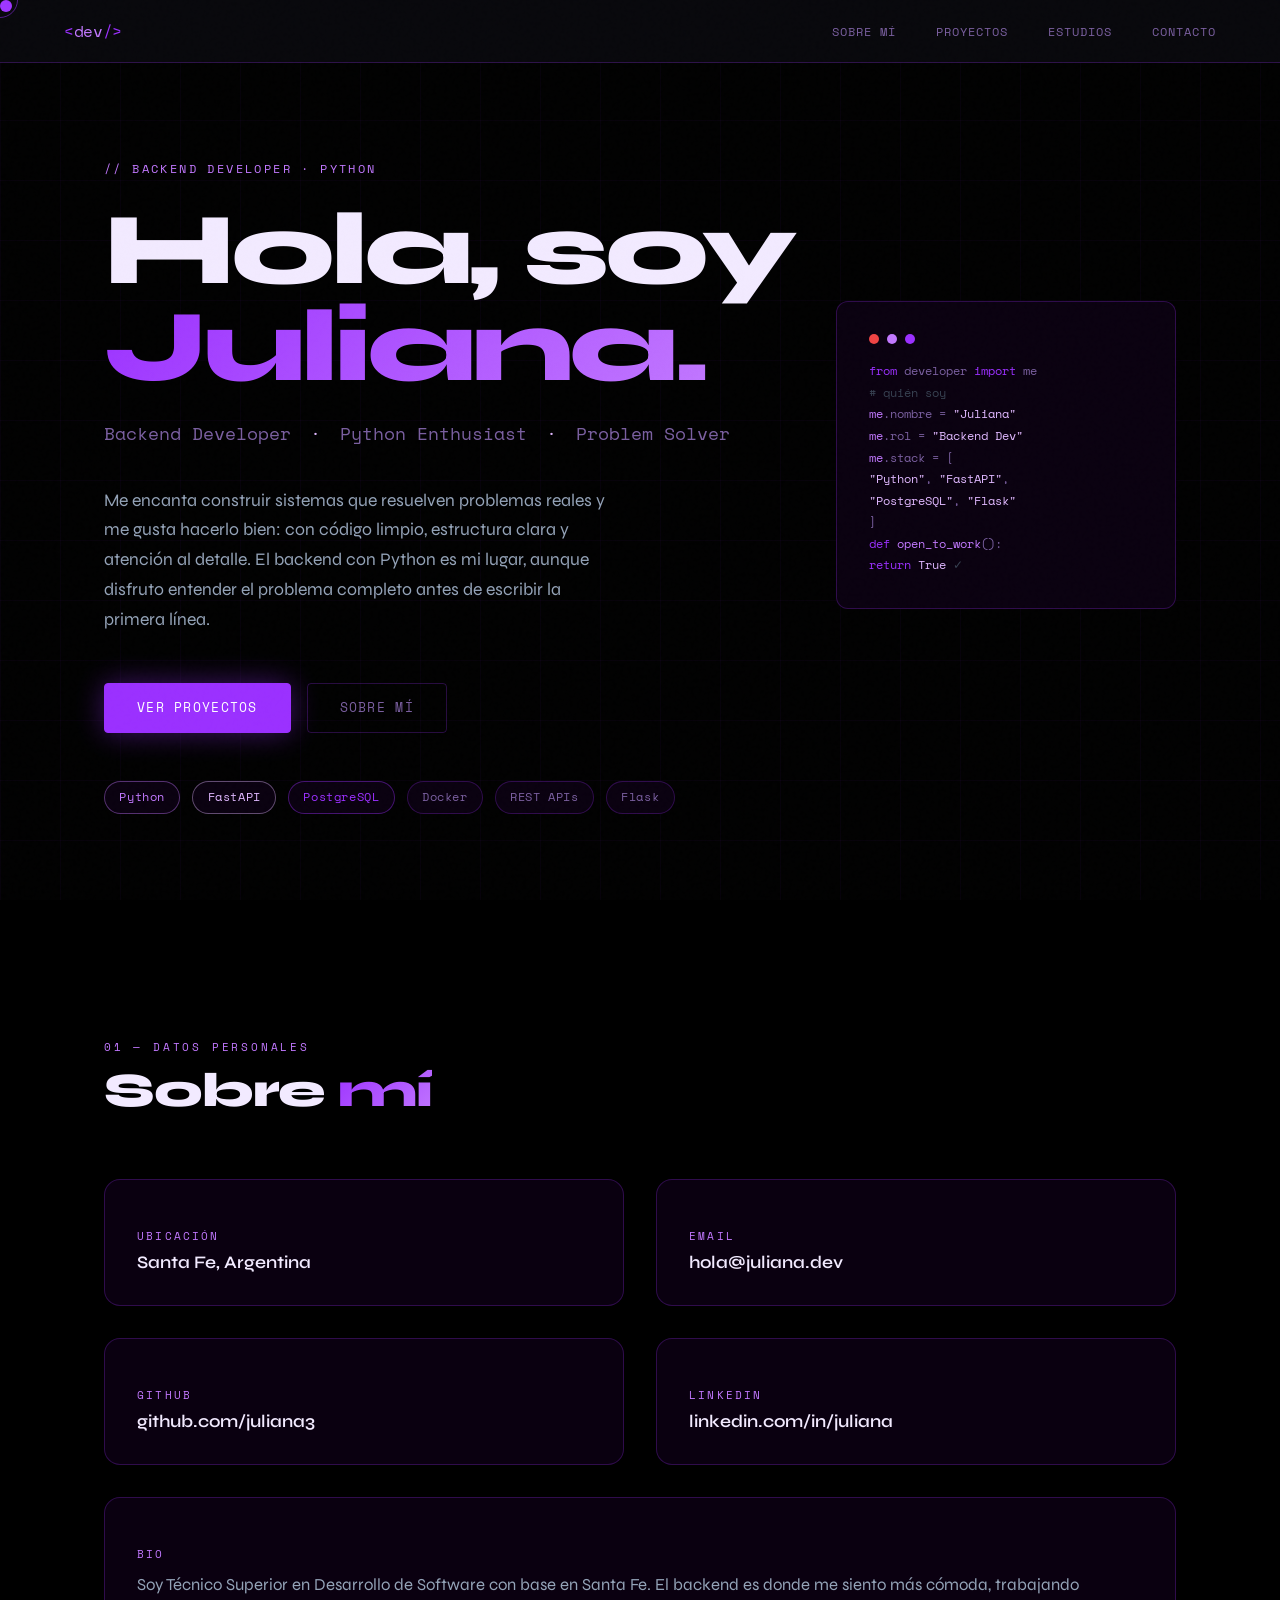
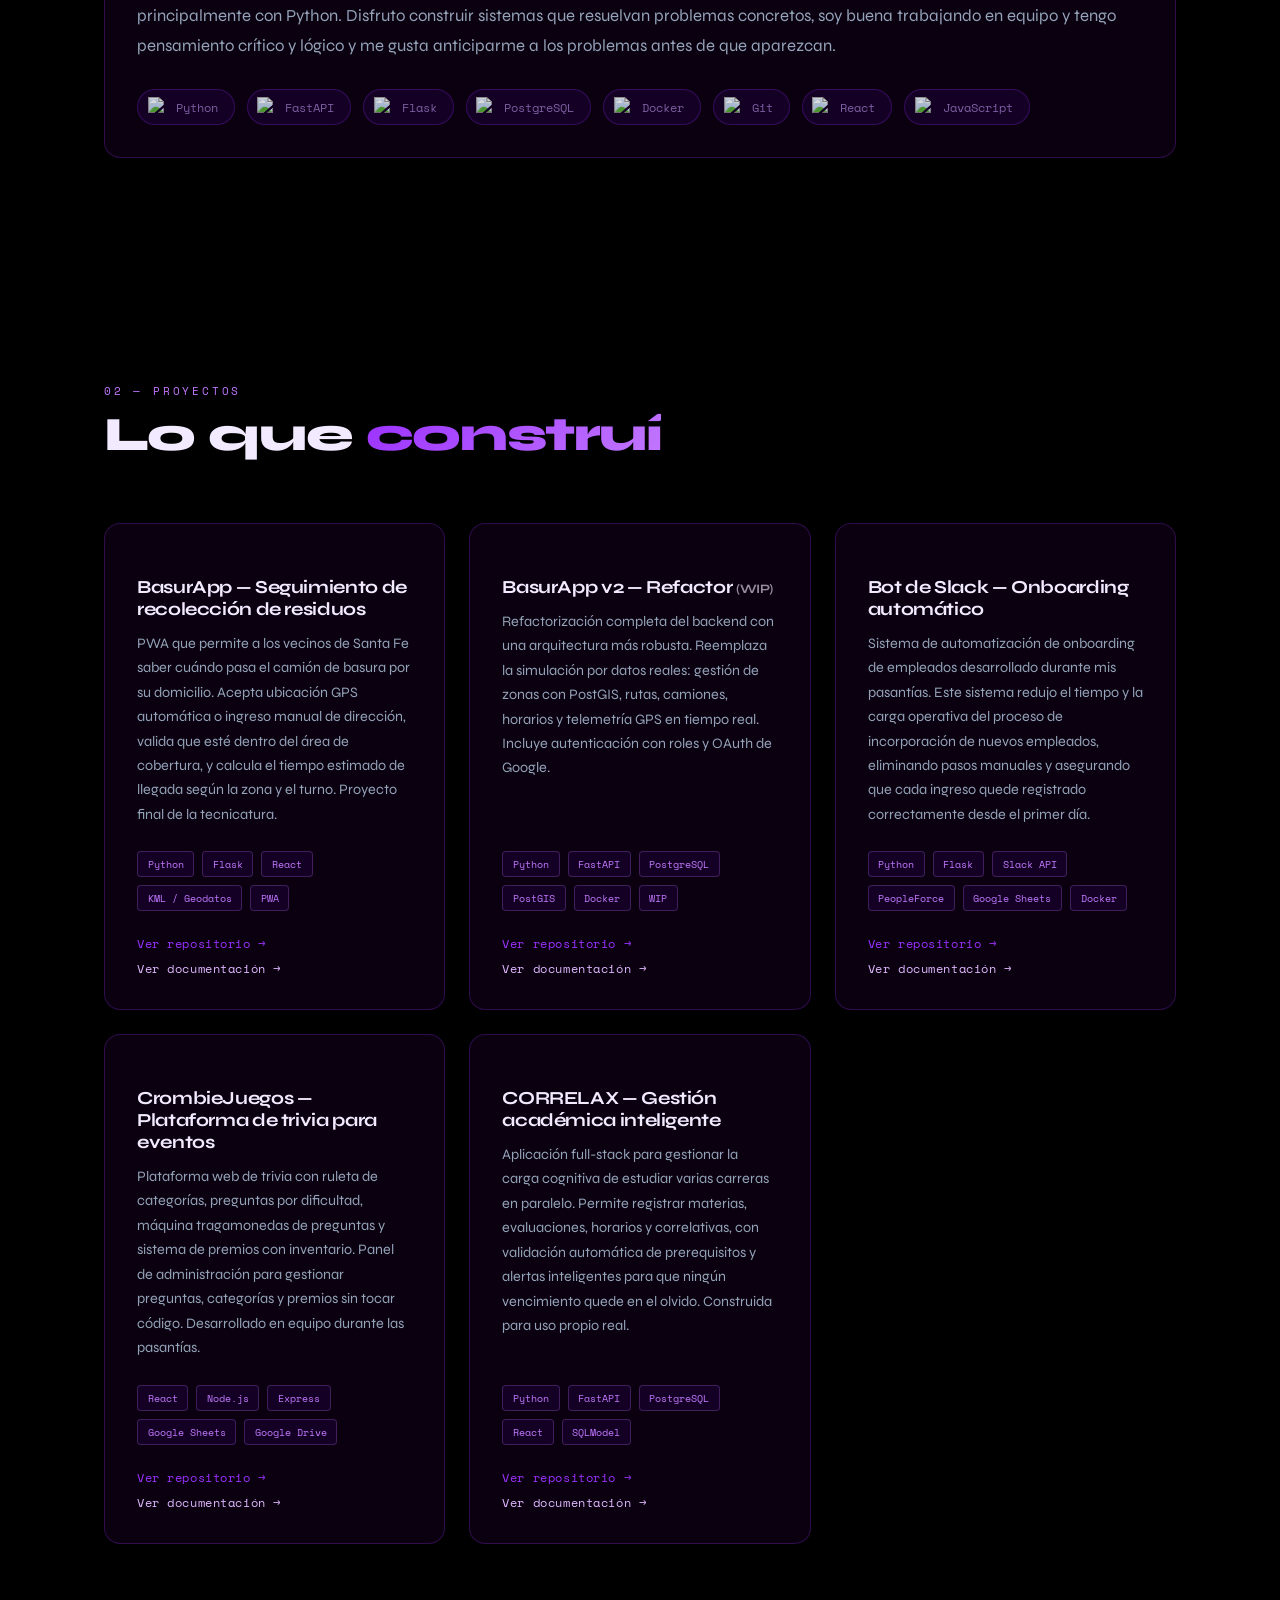
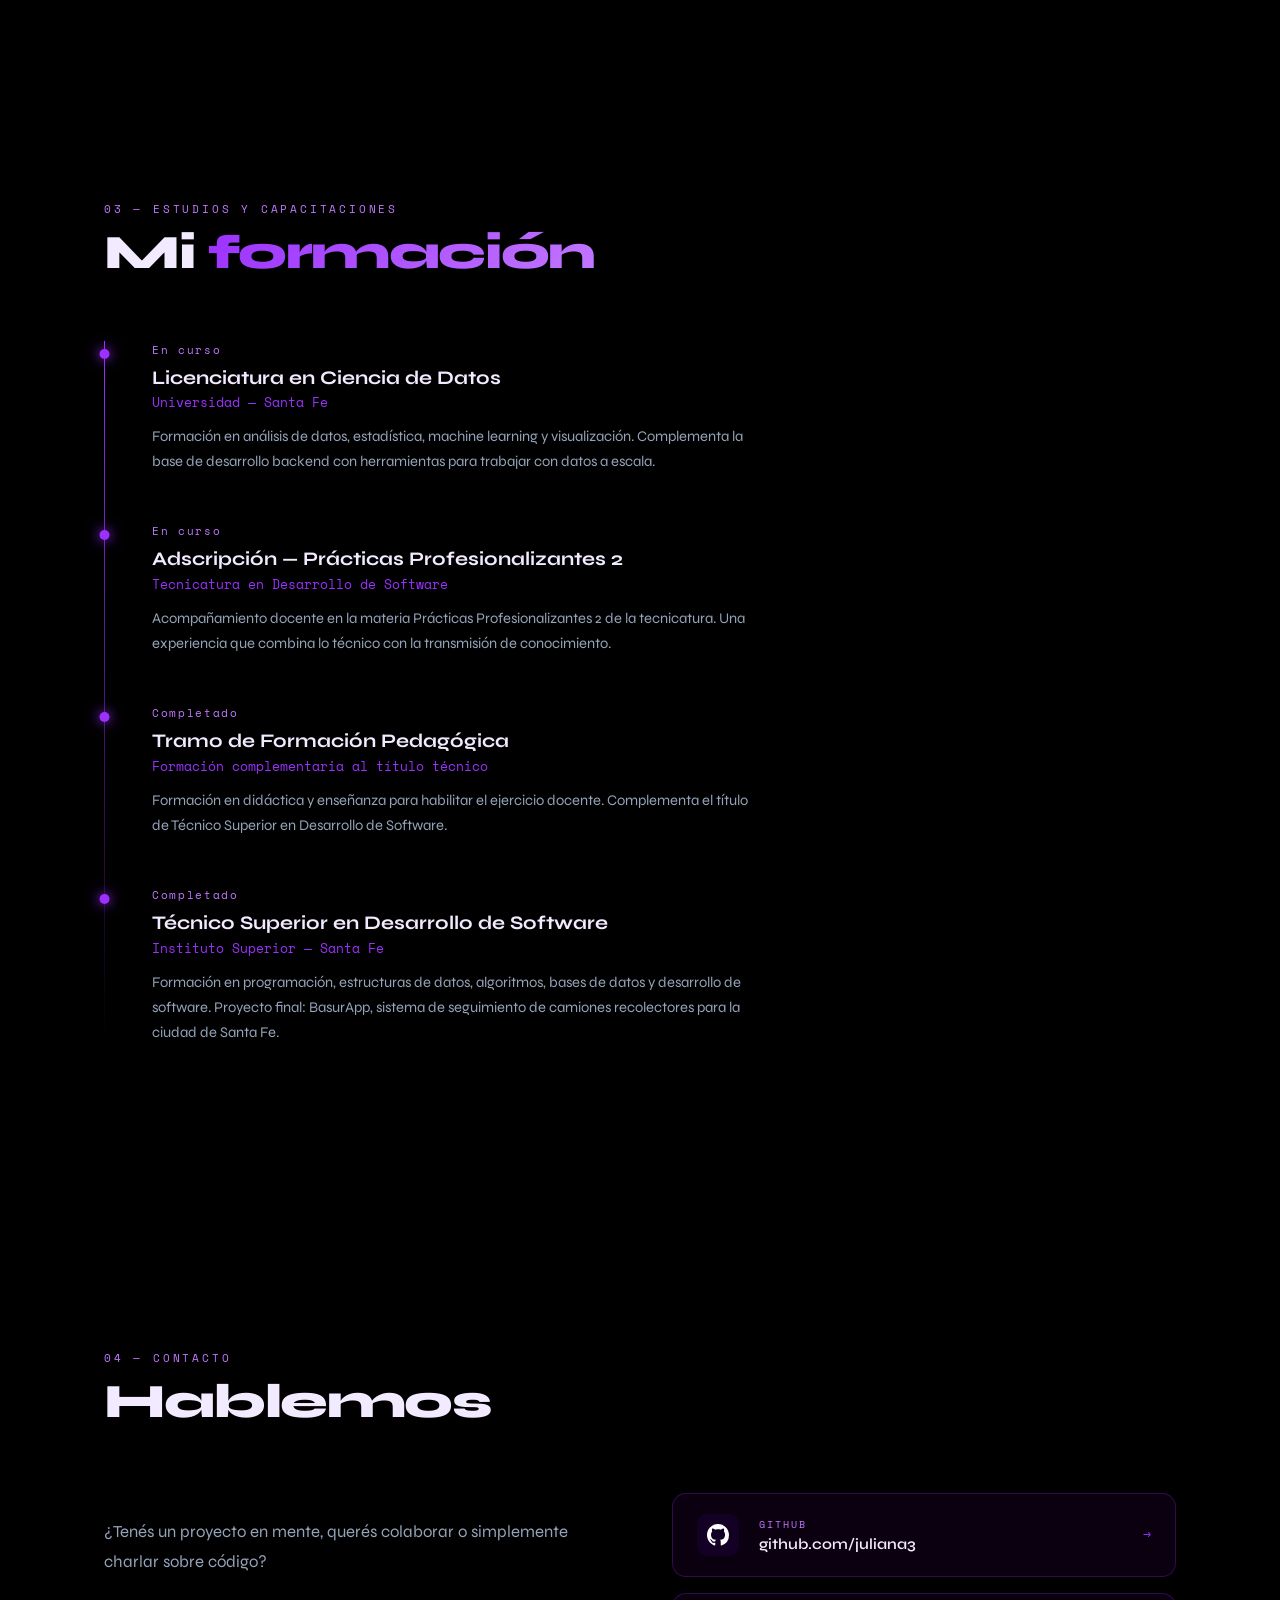
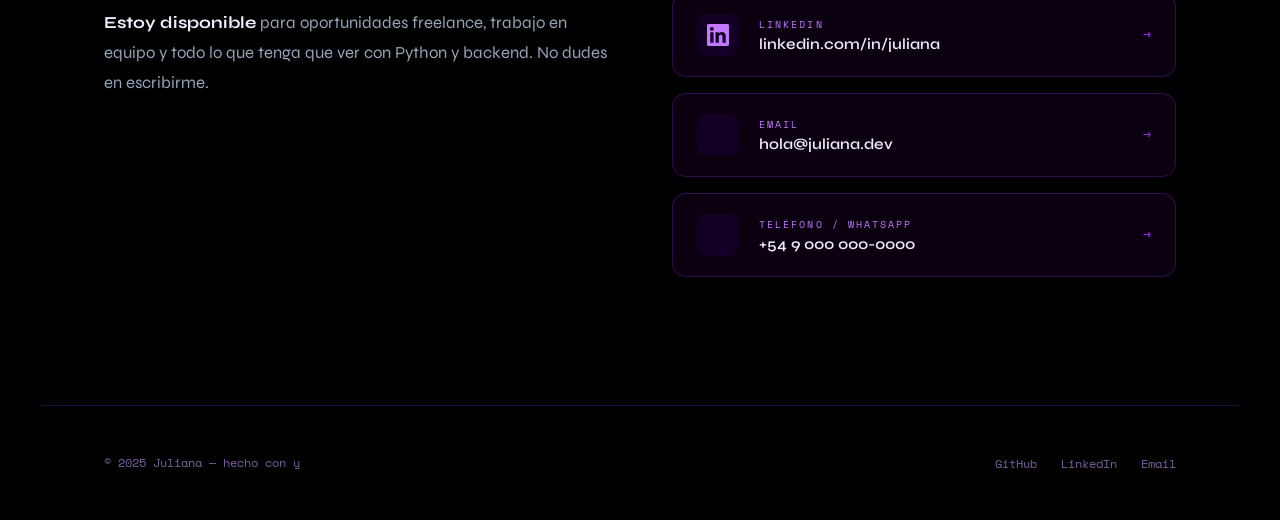
==== index.html @ 35c47dc7 "arreglo" ====
<!DOCTYPE html>
<html lang="es">
<head>
  <meta charset="UTF-8" />
  <meta name="viewport" content="width=device-width, initial-scale=1.0"/>
  <title>Portfolio — Juliana</title>
  <link href="https://fonts.googleapis.com/css2?family=Space+Mono:ital,wght@0,400;0,700;1,400&family=Syne:wght@400;600;700;800&display=swap" rel="stylesheet"/>
  <script src="https://unpkg.com/lucide@latest/dist/umd/lucide.min.js"></script>
  <link rel="stylesheet" href="styles.css">
  <style>
    /* ── Video Preview ── */
    .project-card {
      position: relative;
    }

    .video-preview {
      position: absolute;
      bottom: calc(100% + 10px);
      left: 50%;
      transform: translateX(-50%) translateY(8px);
      width: 320px;
      background: #0d0d0d;
      border: 1px solid rgba(255,255,255,0.12);
      border-radius: 10px;
      overflow: hidden;
      box-shadow: 0 20px 60px rgba(0,0,0,0.6);
      opacity: 0;
      pointer-events: none;
      transition: opacity 0.25s ease, transform 0.25s ease;
      z-index: 100;
    }

    .project-card:hover .video-preview {
      opacity: 1;
      transform: translateX(-50%) translateY(0);
      pointer-events: all;
    }

    .video-preview-header {
      display: flex;
      align-items: center;
      justify-content: space-between;
      padding: 8px 12px;
      background: rgba(255,255,255,0.04);
      border-bottom: 1px solid rgba(255,255,255,0.08);
    }

    .video-preview-header .dots {
      display: flex;
      gap: 5px;
    }

    .video-preview-header .dots span {
      width: 8px;
      height: 8px;
      border-radius: 50%;
    }

    .video-preview-header .dots .d-red    { background: #ff5f57; }
    .video-preview-header .dots .d-yellow { background: #febc2e; }
    .video-preview-header .dots .d-green  { background: #28c840; }

    .video-preview-header .video-title {
      font-family: 'Space Mono', monospace;
      font-size: 0.65rem;
      color: rgba(255,255,255,0.4);
      white-space: nowrap;
      overflow: hidden;
      text-overflow: ellipsis;
      max-width: 180px;
    }

    .video-preview iframe {
      width: 100%;
      height: 180px;
      border: none;
      display: block;
    }

    .video-preview-placeholder {
      width: 100%;
      height: 180px;
      display: flex;
      flex-direction: column;
      align-items: center;
      justify-content: center;
      gap: 10px;
      color: rgba(255,255,255,0.25);
      font-family: 'Space Mono', monospace;
      font-size: 0.7rem;
      background: rgba(255,255,255,0.02);
    }

    .video-preview-placeholder svg {
      opacity: 0.3;
    }

    /* Evitar que el preview se corte en cards del borde */
    .projects-grid {
      overflow: visible !important;
    }
  </style>
</head>
<body>

  <div class="cursor" id="cursor"></div>
  <div class="cursor-ring" id="cursorRing"></div>

  <!-- NAV -->
  <nav>
    <div class="nav-logo">&lt;<span>dev</span>/&gt;</div>
    <ul class="nav-links">
      <li><a href="#personal">Sobre mí</a></li>
      <li><a href="#projects">Proyectos</a></li>
      <li><a href="#studies">Estudios</a></li>
      <li><a href="#contact">Contacto</a></li>
    </ul>
  </nav>

  <!-- HERO -->
  <section id="hero">
    <p class="hero-tag">// backend developer · python</p>
    <h1 class="hero-name">
      Hola, soy<br/>
      <span class="highlight">Juliana.</span>
    </h1>
    <p class="hero-role">
      Backend Developer
      <span class="dot">·</span>
      Python Enthusiast
      <span class="dot">·</span>
      Problem Solver
    </p>
    <p class="hero-desc">
      Me encanta construir sistemas que resuelven problemas reales y me gusta hacerlo bien: con código limpio, 
      estructura clara y atención al detalle. El backend con Python es mi lugar, aunque disfruto entender el 
      problema completo antes de escribir la primera línea.
    </p>
    <div class="hero-ctas">
      <a href="#projects" class="btn btn-primary">Ver proyectos</a>
      <a href="#personal" class="btn btn-ghost">Sobre mí</a>
    </div>
    <div class="hero-badges">
      <span class="badge py"><i data-lucide="snake"></i> Python</span>
      <span class="badge api"><i data-lucide="zap"></i> FastAPI</span>
      <span class="badge db"><i data-lucide="database"></i> PostgreSQL</span>
      <span class="badge"><i data-lucide="box"></i> Docker</span>
      <span class="badge"><i data-lucide="link"></i> REST APIs</span>
      <span class="badge"><i data-lucide="flask-conical"></i> Flask</span>
    </div>

    <div class="hero-code">
      <div class="code-header">
        <span class="dot-red"></span>
        <span class="dot-yellow"></span>
        <span class="dot-green"></span>
      </div>
      <span class="code-line"><span class="code-kw">from</span> developer <span class="code-kw">import</span> me</span>
      <span class="code-line"> </span>
      <span class="code-line"><span class="code-comment"># quién soy</span></span>
      <span class="code-line"><span class="code-fn">me</span>.nombre = <span class="code-str">"Juliana"</span></span>
      <span class="code-line"><span class="code-fn">me</span>.rol = <span class="code-str">"Backend Dev"</span></span>
      <span class="code-line"><span class="code-fn">me</span>.stack = [</span>
      <span class="code-line">  <span class="code-str">"Python"</span>, <span class="code-str">"FastAPI"</span>,</span>
      <span class="code-line">  <span class="code-str">"PostgreSQL"</span>, <span class="code-str">"Flask"</span></span>
      <span class="code-line">]</span>
      <span class="code-line"> </span>
      <span class="code-line"><span class="code-kw">def</span> <span class="code-fn">open_to_work</span>():</span>
      <span class="code-line">  <span class="code-kw">return</span> <span class="code-str">True</span> <span class="code-comment">✓</span></span>
    </div>
  </section>

  <!-- PERSONAL -->
  <section id="personal">
    <div class="section-header reveal">
      <span class="section-tag">01 — datos personales</span>
      <h2 class="section-title">Sobre <em>mí</em></h2>
    </div>

    <div class="info-grid">
      <div class="info-card reveal">
        <span class="info-icon"><i data-lucide="map-pin"></i></span>
        <div class="info-label">Ubicación</div>
        <div class="info-value">Santa Fe, Argentina</div>
      </div>
      <div class="info-card reveal">
        <span class="info-icon"><i data-lucide="mail"></i></span>
        <div class="info-label">Email</div>
        <div class="info-value">hola@juliana.dev</div>
      </div>
      <div class="info-card reveal">
        <span class="info-icon"><i data-lucide="github"></i></span>
        <div class="info-label">GitHub</div>
        <div class="info-value">github.com/juliana3</div>
      </div>
      <div class="info-card reveal">
        <span class="info-icon"><i data-lucide="linkedin"></i></span>
        <div class="info-label">LinkedIn</div>
        <div class="info-value">linkedin.com/in/juliana</div>
      </div>
      <div class="info-card wide reveal">
        <span class="info-icon"><i data-lucide="code-2"></i></span>
        <div class="info-label">Bio</div>
          <p class="about-text">
            Soy Técnico Superior en Desarrollo de Software con base en Santa Fe. El backend es donde me siento más cómoda, 
            trabajando principalmente con Python. Disfruto construir sistemas que resuelvan problemas concretos, 
            soy buena trabajando en equipo y tengo pensamiento crítico y lógico y me gusta anticiparme a los problemas antes de que aparezcan.
          </p>
        <div class="tech-stack">
          <div class="tech-pill" style="--i:0">
            <img src="https://cdn.jsdelivr.net/gh/devicons/devicon/icons/python/python-original.svg" alt="Python"/>
            <span>Python</span>
          </div>
          <div class="tech-pill" style="--i:1">
            <img src="https://cdn.jsdelivr.net/gh/devicons/devicon/icons/fastapi/fastapi-original.svg" alt="FastAPI"/>
            <span>FastAPI</span>
          </div>
          <div class="tech-pill" style="--i:2">
            <img src="https://cdn.jsdelivr.net/gh/devicons/devicon/icons/flask/flask-original.svg" alt="Flask"/>
            <span>Flask</span>
          </div>
          <div class="tech-pill" style="--i:3">
            <img src="https://cdn.jsdelivr.net/gh/devicons/devicon/icons/postgresql/postgresql-original.svg" alt="PostgreSQL"/>
            <span>PostgreSQL</span>
          </div>
          <div class="tech-pill" style="--i:4">
            <img src="https://cdn.jsdelivr.net/gh/devicons/devicon/icons/docker/docker-original.svg" alt="Docker"/>
            <span>Docker</span>
          </div>
          <div class="tech-pill" style="--i:5">
            <img src="https://cdn.jsdelivr.net/gh/devicons/devicon/icons/git/git-original.svg" alt="Git"/>
            <span>Git</span>
          </div>
          <div class="tech-pill" style="--i:6">
            <img src="https://cdn.jsdelivr.net/gh/devicons/devicon/icons/react/react-original.svg" alt="React"/>
            <span>React</span>
          </div>
          <div class="tech-pill" style="--i:7">
            <img src="https://cdn.jsdelivr.net/gh/devicons/devicon/icons/javascript/javascript-original.svg" alt="JavaScript"/>
            <span>JavaScript</span>
          </div>
        </div>
      </div>
    </div>
  </section>

  <!-- PROJECTS -->
  <section id="projects">
    <div class="section-header reveal">
      <span class="section-tag">02 — proyectos</span>
      <h2 class="section-title">Lo que <em>construí</em></h2>
    </div>

    <div class="projects-grid">

      <!-- Para agregar un video de YouTube, reemplazá VIDEO_ID por el ID del video -->
      <!-- Ejemplo YouTube: https://www.youtube.com/watch?v=VIDEO_ID → usar VIDEO_ID -->
      <!-- Ejemplo Drive: https://drive.google.com/file/d/FILE_ID/view → usar FILE_ID -->

      <div class="project-card reveal">
        <!-- VIDEO: reemplazá YOUTUBE_ID con el ID real cuando lo tengas -->
        <div class="video-preview">
          <div class="video-preview-header">
            <div class="dots">
              <span class="d-red"></span>
              <span class="d-yellow"></span>
              <span class="d-green"></span>
            </div>
            <span class="video-title">BasurApp — demo</span>
          </div>
          <div class="video-preview-placeholder">
            <i data-lucide="video" style="width:28px;height:28px"></i>
            <span>// video próximamente</span>
          </div>
          <!-- Cuando tengas el video, reemplazá el placeholder por esto:
          <iframe
            src="https://www.youtube.com/embed/YOUTUBE_ID?autoplay=1&mute=1&controls=0&loop=1"
            allow="autoplay; encrypted-media"
            allowfullscreen>
          </iframe>
          -->
        </div>
        <div class="project-emoji"><i data-lucide="truck"></i></div>
        <div class="project-title">BasurApp — Seguimiento de recolección de residuos</div>
        <p class="project-desc">
          PWA que permite a los vecinos de Santa Fe saber cuándo pasa el camión de basura 
          por su domicilio. Acepta ubicación GPS automática o ingreso manual de dirección, 
          valida que esté dentro del área de cobertura, y calcula el tiempo estimado de llegada 
          según la zona y el turno. Proyecto final de la tecnicatura.
        </p>
        <div class="project-tags">
          <span class="tag">Python</span>
          <span class="tag">Flask</span>
          <span class="tag">React</span>
          <span class="tag">KML / Geodatos</span>
          <span class="tag">PWA</span>
        </div>
        <div class="project-links">
          <a href="https://github.com/juliana3/proyecto_final" target="_blank" class="project-link">Ver repositorio →</a>
          <a href="https://deepwiki.com/juliana3/proyecto_final" target="_blank" class="project-demo">Ver documentación →</a>
        </div>
      </div>

      <div class="project-card reveal">
        <div class="video-preview">
          <div class="video-preview-header">
            <div class="dots">
              <span class="d-red"></span>
              <span class="d-yellow"></span>
              <span class="d-green"></span>
            </div>
            <span class="video-title">BasurApp v2 — demo</span>
          </div>
          <div class="video-preview-placeholder">
            <i data-lucide="video" style="width:28px;height:28px"></i>
            <span>// video próximamente</span>
          </div>
        </div>
        <div class="project-emoji"><i data-lucide="construction"></i></div>
        <div class="project-title">BasurApp v2 — Refactor <span style="font-size:0.7em; opacity:0.6">(WIP)</span></div>
        <p class="project-desc">
          Refactorización completa del backend con una arquitectura más robusta. 
          Reemplaza la simulación por datos reales: gestión de zonas con PostGIS, 
          rutas, camiones, horarios y telemetría GPS en tiempo real. 
          Incluye autenticación con roles y OAuth de Google.
        </p>
        <div class="project-tags">
          <span class="tag">Python</span>
          <span class="tag">FastAPI</span>
          <span class="tag">PostgreSQL</span>
          <span class="tag">PostGIS</span>
          <span class="tag">Docker</span>
          <span class="tag">WIP</span>
        </div>
        <div class="project-links">
          <a href="https://github.com/juliana3/seguimiento_camiones" target="_blank" class="project-link">Ver repositorio →</a>
          <a href="https://deepwiki.com/juliana3/seguimiento_camiones" target="_blank" class="project-demo">Ver documentación →</a>
        </div>
      </div>

      <div class="project-card reveal">
        <div class="video-preview">
          <div class="video-preview-header">
            <div class="dots">
              <span class="d-red"></span>
              <span class="d-yellow"></span>
              <span class="d-green"></span>
            </div>
            <span class="video-title">Bot de Slack — demo</span>
          </div>
          <div class="video-preview-placeholder">
            <i data-lucide="video" style="width:28px;height:28px"></i>
            <span>// video próximamente</span>
          </div>
        </div>
        <div class="project-emoji"><i data-lucide="bot"></i></div>
        <div class="project-title">Bot de Slack — Onboarding automático</div>
        <p class="project-desc">
          Sistema de automatización de onboarding de empleados desarrollado durante 
          mis pasantías. Este sistema redujo el tiempo y la carga operativa del proceso 
          de incorporación de nuevos empleados, eliminando pasos manuales y asegurando 
          que cada ingreso quede registrado correctamente desde el primer día.
        </p>
        <div class="project-tags">
          <span class="tag">Python</span>
          <span class="tag">Flask</span>
          <span class="tag">Slack API</span>
          <span class="tag">PeopleForce</span>
          <span class="tag">Google Sheets</span>
          <span class="tag">Docker</span>
        </div>
        <div class="project-links">
          <a href="https://github.com/juliana3/bot-slack" target="_blank" class="project-link">Ver repositorio →</a>
          <a href="https://deepwiki.com/juliana3/bot-slack" target="_blank" class="project-demo">Ver documentación →</a>
        </div>
      </div>

      <div class="project-card reveal">
        <div class="video-preview">
          <div class="video-preview-header">
            <div class="dots">
              <span class="d-red"></span>
              <span class="d-yellow"></span>
              <span class="d-green"></span>
            </div>
            <span class="video-title">CrombieJuegos — demo</span>
          </div>
          <div class="video-preview-placeholder">
            <i data-lucide="video" style="width:28px;height:28px"></i>
            <span>// video próximamente</span>
          </div>
        </div>
        <div class="project-emoji"><i data-lucide="ferris-wheel"></i></div>
        <div class="project-title">CrombieJuegos — Plataforma de trivia para eventos</div>
        <p class="project-desc">
          Plataforma web de trivia con ruleta de categorías, preguntas por dificultad, 
          máquina tragamonedas de preguntas y sistema de premios con inventario. 
          Panel de administración para gestionar preguntas, categorías y premios sin tocar 
          código. Desarrollado en equipo durante las pasantías.
        </p>
        <div class="project-tags">
          <span class="tag">React</span>
          <span class="tag">Node.js</span>
          <span class="tag">Express</span>
          <span class="tag">Google Sheets</span>
          <span class="tag">Google Drive</span>
        </div>
        <div class="project-links">
          <a href="https://github.com/2Diego2/CrombieJuegos" target="_blank" class="project-link">Ver repositorio →</a>
          <a href="https://deepwiki.com/2Diego2/CrombieJuegos" target="_blank" class="project-demo">Ver documentación →</a>
        </div>
      </div>

      <div class="project-card reveal">
        <div class="video-preview">
          <div class="video-preview-header">
            <div class="dots">
              <span class="d-red"></span>
              <span class="d-yellow"></span>
              <span class="d-green"></span>
            </div>
            <span class="video-title">CORRELAX — demo</span>
          </div>
          <div class="video-preview-placeholder">
            <i data-lucide="video" style="width:28px;height:28px"></i>
            <span>// video próximamente</span>
          </div>
        </div>
        <div class="project-emoji"><i data-lucide="brain"></i></div>
        <div class="project-title">CORRELAX — Gestión académica inteligente</div>
        <p class="project-desc">
          Aplicación full-stack para gestionar la carga cognitiva de estudiar varias 
          carreras en paralelo. Permite registrar materias, evaluaciones, horarios y 
          correlativas, con validación automática de prerequisitos y alertas inteligentes 
          para que ningún vencimiento quede en el olvido. Construida para uso propio real.
        </p>
        <div class="project-tags">
          <span class="tag">Python</span>
          <span class="tag">FastAPI</span>
          <span class="tag">PostgreSQL</span>
          <span class="tag">React</span>
          <span class="tag">SQLModel</span>
        </div>
        <div class="project-links">
          <a href="https://github.com/juliana3/academic" target="_blank" class="project-link">Ver repositorio →</a>
          <a href="https://deepwiki.com/juliana3/academic" target="_blank" class="project-demo">Ver documentación →</a>
        </div>
      </div>
      </div>

    </div>
  </section>

  <!-- STUDIES -->
  <section id="studies">
    <div class="section-header reveal">
      <span class="section-tag">03 — estudios y capacitaciones</span>
      <h2 class="section-title">Mi <em>formación</em></h2>
    </div>

    <div class="timeline">

      <div class="timeline-item">
        <div class="timeline-date">En curso</div>
        <div class="timeline-title">Licenciatura en Ciencia de Datos</div>
        <div class="timeline-inst">Universidad — Santa Fe</div>
        <p class="timeline-desc">
          Formación en análisis de datos, estadística, machine learning y 
          visualización. Complementa la base de desarrollo backend con 
          herramientas para trabajar con datos a escala.
        </p>
      </div>

      <div class="timeline-item">
        <div class="timeline-date">En curso</div>
        <div class="timeline-title">Adscripción — Prácticas Profesionalizantes 2</div>
        <div class="timeline-inst">Tecnicatura en Desarrollo de Software</div>
        <p class="timeline-desc">
          Acompañamiento docente en la materia Prácticas Profesionalizantes 2 
          de la tecnicatura. Una experiencia que combina lo técnico con la 
          transmisión de conocimiento.
        </p>
      </div>

      <div class="timeline-item">
        <div class="timeline-date">Completado</div>
        <div class="timeline-title">Tramo de Formación Pedagógica</div>
        <div class="timeline-inst">Formación complementaria al título técnico</div>
        <p class="timeline-desc">
          Formación en didáctica y enseñanza para habilitar el ejercicio 
          docente. Complementa el título de Técnico Superior en Desarrollo 
          de Software.
        </p>
      </div>

      <div class="timeline-item">
        <div class="timeline-date">Completado</div>
        <div class="timeline-title">Técnico Superior en Desarrollo de Software</div>
        <div class="timeline-inst">Instituto Superior — Santa Fe</div>
        <p class="timeline-desc">
          Formación en programación, estructuras de datos, algoritmos, 
          bases de datos y desarrollo de software. Proyecto final: BasurApp, 
          sistema de seguimiento de camiones recolectores para la ciudad de Santa Fe.
        </p>
      </div>

    </div>
  </section>

  <!-- CONTACT -->
  <section id="contact">
    <div class="section-header reveal">
      <span class="section-tag">04 — contacto</span>
      <h2 class="section-title">Hablemos <em><i data-lucide="message-circle"></i></em></h2>
    </div>

    <div class="contact-wrapper">
      <div class="reveal">
        <p class="contact-intro">
          ¿Tenés un proyecto en mente, querés colaborar o simplemente charlar sobre código?<br/><br/>
          <strong>Estoy disponible</strong> para oportunidades freelance, trabajo en equipo 
          y todo lo que tenga que ver con Python y backend. No dudes en escribirme.
        </p>
      </div>

      <div class="contact-cards">

        <a href="https://github.com/juliana3" target="_blank" class="contact-card github reveal">
          <div class="contact-card-icon">
            <svg width="22" height="22" viewBox="0 0 24 24" fill="currentColor">
              <path d="M12 0C5.37 0 0 5.37 0 12c0 5.31 3.435 9.795 8.205 11.385.6.105.825-.255.825-.57 0-.285-.015-1.23-.015-2.235-3.015.555-3.795-.735-4.035-1.41-.135-.345-.72-1.41-1.23-1.695-.42-.225-1.02-.78-.015-.795.945-.015 1.62.87 1.845 1.23 1.08 1.815 2.805 1.305 3.495.99.105-.78.42-1.305.765-1.605-2.67-.3-5.46-1.335-5.46-5.925 0-1.305.465-2.385 1.23-3.225-.12-.3-.54-1.53.12-3.18 0 0 1.005-.315 3.3 1.23.96-.27 1.98-.405 3-.405s2.04.135 3 .405c2.295-1.56 3.3-1.23 3.3-1.23.66 1.65.24 2.88.12 3.18.765.84 1.23 1.905 1.23 3.225 0 4.605-2.805 5.625-5.475 5.925.435.375.81 1.095.81 2.22 0 1.605-.015 2.895-.015 3.3 0 .315.225.69.825.57A12.02 12.02 0 0 0 24 12c0-6.63-5.37-12-12-12z"/>
            </svg>
          </div>
          <div class="contact-card-info">
            <div class="contact-card-label">GitHub</div>
            <div class="contact-card-value">github.com/juliana3</div>
          </div>
          <span class="contact-card-arrow">→</span>
        </a>

        <a href="https://linkedin.com/in/juliana" target="_blank" class="contact-card linkedin reveal">
          <div class="contact-card-icon">
            <svg width="22" height="22" viewBox="0 0 24 24" fill="currentColor">
              <path d="M20.447 20.452h-3.554v-5.569c0-1.328-.027-3.037-1.852-3.037-1.853 0-2.136 1.445-2.136 2.939v5.667H9.351V9h3.414v1.561h.046c.477-.9 1.637-1.85 3.37-1.85 3.601 0 4.267 2.37 4.267 5.455v6.286zM5.337 7.433a2.062 2.062 0 0 1-2.063-2.065 2.064 2.064 0 1 1 2.063 2.065zm1.782 13.019H3.555V9h3.564v11.452zM22.225 0H1.771C.792 0 0 .774 0 1.729v20.542C0 23.227.792 24 1.771 24h20.451C23.2 24 24 23.227 24 22.271V1.729C24 .774 23.2 0 22.222 0h.003z"/>
            </svg>
          </div>
          <div class="contact-card-info">
            <div class="contact-card-label">LinkedIn</div>
            <div class="contact-card-value">linkedin.com/in/juliana</div>
          </div>
          <span class="contact-card-arrow">→</span>
        </a>

        <a href="mailto:hola@juliana.dev" class="contact-card email reveal">
          <div class="contact-card-icon"><i data-lucide="mail"></i></div>
          <div class="contact-card-info">
            <div class="contact-card-label">Email</div>
            <div class="contact-card-value">hola@juliana.dev</div>
          </div>
          <span class="contact-card-arrow">→</span>
        </a>

        <a href="tel:+549000000000" class="contact-card phone reveal">
          <div class="contact-card-icon"><i data-lucide="smartphone"></i></div>
          <div class="contact-card-info">
            <div class="contact-card-label">Teléfono / WhatsApp</div>
            <div class="contact-card-value">+54 9 000 000-0000</div>
          </div>
          <span class="contact-card-arrow">→</span>
        </a>

      </div>
    </div>
  </section>

  <!-- FOOTER -->
  <footer>
    <p class="footer-text">© 2025 Juliana — hecho con <i data-lucide="code-2"></i> y <i data-lucide="coffee"></i></p>
    <div class="social-links">
      <a href="https://github.com/juliana3" target="_blank">GitHub</a>
      <a href="https://linkedin.com/in/juliana" target="_blank">LinkedIn</a>
      <a href="mailto:hola@juliana.dev">Email</a>
    </div>
  </footer>

  <script>
    // Custom cursor
    const cursor = document.getElementById('cursor');
    const ring = document.getElementById('cursorRing');
    let mx = 0, my = 0, rx = 0, ry = 0;

    document.addEventListener('mousemove', e => {
      mx = e.clientX; my = e.clientY;
      cursor.style.left = mx - 6 + 'px';
      cursor.style.top  = my - 6 + 'px';
    });

    function animateRing() {
      rx += (mx - rx) * 0.12;
      ry += (my - ry) * 0.12;
      ring.style.left = rx - 18 + 'px';
      ring.style.top  = ry - 18 + 'px';
      requestAnimationFrame(animateRing);
    }
    animateRing();

    document.querySelectorAll('a, button').forEach(el => {
      el.addEventListener('mouseenter', () => {
        cursor.style.transform = 'scale(2.5)';
        ring.style.width = '50px'; ring.style.height = '50px';
      });
      el.addEventListener('mouseleave', () => {
        cursor.style.transform = 'scale(1)';
        ring.style.width = '36px'; ring.style.height = '36px';
      });
    });

    // Scroll reveal
    const observer = new IntersectionObserver((entries) => {
      entries.forEach(e => {
        if (e.isIntersecting) {
          e.target.classList.add('visible');
          e.target.querySelectorAll('.skill-fill').forEach(bar => {
            bar.classList.add('animate');
          });
        }
      });
    }, { threshold: 0.15 });

    document.querySelectorAll('.reveal, .timeline-item').forEach(el => observer.observe(el));

    // Animate tech pills
    const pillObserver = new IntersectionObserver((entries) => {
      entries.forEach(e => {
        if (e.isIntersecting) {
          e.target.querySelectorAll('.tech-pill').forEach(pill => {
            pill.classList.add('visible');
          });
        }
      });
    }, { threshold: 0.2 });

    document.querySelectorAll('.info-card.wide').forEach(el => pillObserver.observe(el));

    // Inicializar iconos Lucide
    lucide.createIcons();
  </script>
</body>
</html>
---- styles.css ----
:root {
      --bg: #000000;
      --bg2: #0a0010;
      --bg3: #140025;
      --accent: #9b30ff;
      --accent2: #c278ff;
      --accent3: #e0b8ff;
      --text: #f2eaff;
      --text-muted: #7a5fa0;
      --border: rgba(155, 48, 255, 0.25);
      --glow: rgba(155, 48, 255, 0.12);
    }

    * { margin: 0; padding: 0; box-sizing: border-box; }

    html { scroll-behavior: smooth; }

    body {
      background: var(--bg);
      color: var(--text);
      font-family: 'Syne', sans-serif;
      overflow-x: hidden;
      cursor: none;
    }
    [data-lucide] {
        width: 16px;
        height: 16px;
        vertical-align: middle;
        stroke-width: 1.8;
    }

    .info-icon [data-lucide] {
    width: 22px;
    height: 22px;
    }

    .contact-card-icon [data-lucide] {
    width: 22px;
    height: 22px;
    }

    .project-emoji [data-lucide] {
    width: 28px;
    height: 28px;
    }

    /* Custom cursor */
    .cursor {
      position: fixed;
      width: 12px; height: 12px;
      background: var(--accent);
      border-radius: 50%;
      pointer-events: none;
      z-index: 9999;
      transition: transform 0.15s ease;
      mix-blend-mode: screen;
    }
    .cursor-ring {
      position: fixed;
      width: 36px; height: 36px;
      border: 1px solid rgba(155,48,255,0.5);
      border-radius: 50%;
      pointer-events: none;
      z-index: 9998;
      transition: transform 0.08s ease, width 0.2s, height 0.2s;
    }

    /* Grid background */
    body::before {
      content: '';
      position: fixed;
      inset: 0;
      background-image:
        linear-gradient(rgba(155,48,255,0.04) 1px, transparent 1px),
        linear-gradient(90deg, rgba(155,48,255,0.04) 1px, transparent 1px);
      background-size: 60px 60px;
      pointer-events: none;
      z-index: 0;
    }

    /* NAV */
    nav {
      position: fixed;
      top: 0; left: 0; right: 0;
      z-index: 100;
      padding: 1.2rem 4rem;
      display: flex;
      justify-content: space-between;
      align-items: center;
      background: rgba(10,10,15,0.85);
      backdrop-filter: blur(12px);
      border-bottom: 1px solid var(--border);
    }

    .nav-logo {
      font-family: 'Space Mono', monospace;
      font-size: 1rem;
      color: var(--accent);
      letter-spacing: -0.02em;
    }
    .nav-logo span { color: var(--accent2); }

    .nav-links {
      display: flex;
      gap: 2.5rem;
      list-style: none;
    }
    .nav-links a {
      font-family: 'Space Mono', monospace;
      font-size: 0.78rem;
      color: var(--text-muted);
      text-decoration: none;
      letter-spacing: 0.08em;
      text-transform: uppercase;
      transition: color 0.2s;
      position: relative;
    }
    .nav-links a::after {
      content: '';
      position: absolute;
      bottom: -4px; left: 0;
      width: 0; height: 1px;
      background: var(--accent);
      transition: width 0.3s ease;
    }
    .nav-links a:hover { color: var(--text); }
    .nav-links a:hover::after { width: 100%; }

    /* SECTIONS */
    section {
      position: relative;
      z-index: 1;
      min-height: 100vh;
      padding: 8rem 4rem 6rem;
      max-width: 1200px;
      margin: 0 auto;
    }

    /* ── HERO ── */
    #hero {
      display: flex;
      flex-direction: column;
      justify-content: center;
      padding-top: 10rem;
    }

    .hero-tag {
      font-family: 'Space Mono', monospace;
      font-size: 0.75rem;
      color: var(--accent2);
      letter-spacing: 0.2em;
      text-transform: uppercase;
      margin-bottom: 1.5rem;
      opacity: 0;
      animation: fadeUp 0.6s ease 0.2s forwards;
    }

    .hero-name {
      font-size: clamp(3.5rem, 8vw, 7rem);
      font-weight: 800;
      line-height: 0.95;
      letter-spacing: -0.04em;
      margin-bottom: 1.5rem;
      opacity: 0;
      animation: fadeUp 0.7s ease 0.4s forwards;
    }
    .hero-name .highlight {
      background: linear-gradient(135deg, var(--accent) 0%, var(--accent2) 100%);
      -webkit-background-clip: text;
      -webkit-text-fill-color: transparent;
      background-clip: text;
    }

    .hero-role {
      font-family: 'Space Mono', monospace;
      font-size: clamp(0.9rem, 2vw, 1.1rem);
      color: var(--text-muted);
      margin-bottom: 2.5rem;
      opacity: 0;
      animation: fadeUp 0.7s ease 0.6s forwards;
    }
    .hero-role .dot { color: var(--accent3); margin: 0 0.5rem; }

    .hero-desc {
      max-width: 520px;
      font-size: 1.1rem;
      line-height: 1.7;
      color: #94a3b8;
      margin-bottom: 3rem;
      opacity: 0;
      animation: fadeUp 0.7s ease 0.8s forwards;
    }

    .hero-ctas {
      display: flex;
      gap: 1rem;
      opacity: 0;
      animation: fadeUp 0.7s ease 1s forwards;
    }

    .btn {
      font-family: 'Space Mono', monospace;
      font-size: 0.8rem;
      letter-spacing: 0.1em;
      text-transform: uppercase;
      padding: 0.9rem 2rem;
      border-radius: 4px;
      text-decoration: none;
      transition: all 0.25s ease;
      cursor: none;
    }
    .btn-primary {
      background: var(--accent);
      color: white;
      border: 1px solid var(--accent);
      box-shadow: 0 0 30px rgba(155,48,255,0.4);
    }
    .btn-primary:hover {
      background: transparent;
      color: var(--accent);
      box-shadow: 0 0 40px rgba(155,48,255,0.6);
    }
    .btn-ghost {
      background: transparent;
      color: var(--text-muted);
      border: 1px solid var(--border);
    }
    .btn-ghost:hover {
      color: var(--text);
      border-color: rgba(155,48,255,0.5);
    }

    /* Floating badges */
    .hero-badges {
      display: flex;
      gap: 0.75rem;
      flex-wrap: wrap;
      margin-top: 3rem;
      opacity: 0;
      animation: fadeUp 0.7s ease 1.2s forwards;
    }
    .badge {
      font-family: 'Space Mono', monospace;
      font-size: 0.72rem;
      padding: 0.4rem 0.9rem;
      border-radius: 999px;
      border: 1px solid var(--border);
      color: var(--text-muted);
      background: var(--bg2);
      letter-spacing: 0.05em;
    }
    .badge.py { border-color: rgba(194,120,255,0.4); color: var(--accent2); }
    .badge.api { border-color: rgba(224,184,255,0.4); color: var(--accent3); }
    .badge.db { border-color: rgba(155,48,255,0.4); color: var(--accent); }

    /* Decorative code block */
    .hero-code {
      position: absolute;
      right: 4rem;
      top: 50%;
      transform: translateY(-50%);
      font-family: 'Space Mono', monospace;
      font-size: 0.75rem;
      line-height: 1.8;
      color: var(--text-muted);
      background: var(--bg2);
      border: 1px solid var(--border);
      border-radius: 12px;
      padding: 2rem;
      width: 340px;
      opacity: 0;
      animation: fadeLeft 0.8s ease 1.4s forwards;
    }
    .code-line { display: block; }
    .code-kw { color: var(--accent); }
    .code-fn { color: var(--accent2); }
    .code-str { color: var(--accent3); }
    .code-comment { color: #374151; }
    .code-header {
      display: flex;
      gap: 0.5rem;
      margin-bottom: 1rem;
    }
    .dot-red { width: 10px; height: 10px; border-radius: 50%; background: #ef4444; }
    .dot-yellow { width: 10px; height: 10px; border-radius: 50%; background: #c278ff; }
    .dot-green { width: 10px; height: 10px; border-radius: 50%; background: #9b30ff; }

    /* ── SECTION HEADERS ── */
    .section-header {
      margin-bottom: 4rem;
    }
    .section-tag {
      font-family: 'Space Mono', monospace;
      font-size: 0.7rem;
      color: var(--accent2);
      letter-spacing: 0.25em;
      text-transform: uppercase;
      margin-bottom: 0.75rem;
      display: block;
    }
    .section-title {
      font-size: clamp(2rem, 4vw, 3rem);
      font-weight: 800;
      letter-spacing: -0.03em;
      line-height: 1;
    }
    .section-title em {
      font-style: normal;
      background: linear-gradient(135deg, var(--accent) 0%, var(--accent2) 100%);
      -webkit-background-clip: text;
      -webkit-text-fill-color: transparent;
      background-clip: text;
    }

    /* ── PERSONAL INFO ── */
    #personal {
      background: none;
    }

    .info-grid {
      display: grid;
      grid-template-columns: 1fr 1fr;
      gap: 2rem;
    }

    .info-card {
      background: var(--bg2);
      border: 1px solid var(--border);
      border-radius: 16px;
      padding: 2rem;
      transition: border-color 0.3s, transform 0.3s;
      position: relative;
      overflow: hidden;
    }
    .info-card::before {
      content: '';
      position: absolute;
      inset: 0;
      background: var(--glow);
      opacity: 0;
      transition: opacity 0.3s;
    }
    .info-card:hover::before { opacity: 1; }
    .info-card:hover {
      border-color: rgba(155,48,255,0.5);
      transform: translateY(-4px);
    }
    .info-card.wide {
      grid-column: span 2;
    }

    .info-label {
      font-family: 'Space Mono', monospace;
      font-size: 0.68rem;
      color: var(--accent2);
      letter-spacing: 0.2em;
      text-transform: uppercase;
      margin-bottom: 0.5rem;
    }
    .info-value {
      font-size: 1.1rem;
      font-weight: 600;
      color: var(--text);
    }
    .info-icon {
      font-size: 1.5rem;
      margin-bottom: 1rem;
      display: block;
    }

    .about-text {
      font-size: 1.05rem;
      line-height: 1.8;
      color: #94a3b8;
    }
    .about-text strong { color: var(--text); font-weight: 600; }

    /* Tech pills */
    .tech-stack {
      display: flex;
      flex-wrap: wrap;
      gap: 0.75rem;
      margin-top: 1.75rem;
    }
    .tech-pill {
      display: flex;
      align-items: center;
      gap: 0.5rem;
      background: var(--bg3);
      border: 1px solid var(--border);
      border-radius: 999px;
      padding: 0.45rem 1rem 0.45rem 0.6rem;
      font-family: 'Space Mono', monospace;
      font-size: 0.72rem;
      color: var(--text-muted);
      opacity: 0;
      transform: translateY(10px);
      transition: all 0.3s ease;
      transition-delay: calc(var(--i) * 0.07s);
      cursor: default;
    }
    .tech-pill.visible {
      opacity: 1;
      transform: translateY(0);
    }
    .tech-pill:hover {
      border-color: rgba(155,48,255,0.5);
      color: var(--text);
      transform: translateY(-3px);
      box-shadow: 0 6px 20px rgba(155,48,255,0.25);
    }
    .tech-pill img {
      width: 20px;
      height: 20px;
      object-fit: contain;
      filter: brightness(0.85);
      transition: filter 0.2s, transform 0.3s;
    }
    .tech-pill:hover img {
      filter: brightness(1.1);
      transform: rotate(-8deg) scale(1.15);
    }

    /* Project demo link */
    .project-links {
      display: flex;
      flex-direction: column;
      gap: 0.5rem;
    }
    .project-demo {
      font-family: 'Space Mono', monospace;
      font-size: 0.72rem;
      color: var(--accent3);
      text-decoration: none;
      letter-spacing: 0.05em;
      display: inline-flex;
      align-items: center;
      gap: 0.4rem;
      transition: gap 0.2s;
    }
    .project-demo:hover { gap: 0.7rem; }

    /* Skill bars (legacy, keep hidden) */
    .skill-row, .skill-bar, .skill-fill { display: none; }

    /* ── PROJECTS ── */
    #projects { min-height: auto; padding-bottom: 8rem; }

    .projects-grid {
      display: grid;
      grid-template-columns: repeat(3, 1fr);
      gap: 1.5rem;
    }

    .project-card {
      background: var(--bg2);
      border: 1px solid var(--border);
      border-radius: 16px;
      padding: 2rem;
      position: relative;
      overflow: hidden;
      transition: all 0.3s ease;
      display: flex;
      flex-direction: column;
    }
    .project-card::after {
      content: '';
      position: absolute;
      top: 0; left: 0; right: 0;
      height: 2px;
      background: linear-gradient(90deg, var(--accent), var(--accent2));
      transform: scaleX(0);
      transform-origin: left;
      transition: transform 0.4s ease;
    }
    .project-card:hover::after { transform: scaleX(1); }
    .project-card:hover {
      border-color: rgba(155,48,255,0.4);
      transform: translateY(-6px);
      box-shadow: 0 20px 40px rgba(0,0,0,0.5), 0 0 30px rgba(155,48,255,0.1);
    }

    .project-emoji {
      font-size: 2rem;
      margin-bottom: 1.2rem;
    }
    .project-title {
      font-size: 1.15rem;
      font-weight: 700;
      margin-bottom: 0.75rem;
      letter-spacing: -0.02em;
    }
    .project-desc {
      font-size: 0.9rem;
      line-height: 1.7;
      color: #94a3b8;
      flex: 1;
      margin-bottom: 1.5rem;
    }
    .project-tags {
      display: flex;
      flex-wrap: wrap;
      gap: 0.5rem;
      margin-bottom: 1.5rem;
    }
    .tag {
      font-family: 'Space Mono', monospace;
      font-size: 0.65rem;
      padding: 0.25rem 0.6rem;
      border-radius: 4px;
      background: var(--bg3);
      color: var(--accent2);
      border: 1px solid rgba(194,120,255,0.25);
    }
    .project-link {
      font-family: 'Space Mono', monospace;
      font-size: 0.72rem;
      color: var(--accent);
      text-decoration: none;
      letter-spacing: 0.05em;
      display: inline-flex;
      align-items: center;
      gap: 0.4rem;
      transition: gap 0.2s;
    }
    .project-link:hover { gap: 0.7rem; }

    /* ── STUDIES ── */
    #studies { min-height: auto; padding-bottom: 8rem; }

    .timeline {
      position: relative;
      padding-left: 3rem;
    }
    .timeline::before {
      content: '';
      position: absolute;
      left: 0; top: 0; bottom: 0;
      width: 1px;
      background: linear-gradient(to bottom, var(--accent), transparent);
    }

    .timeline-item {
      position: relative;
      margin-bottom: 3rem;
      opacity: 0;
      transform: translateX(-20px);
      transition: all 0.5s ease;
    }
    .timeline-item.visible {
      opacity: 1;
      transform: translateX(0);
    }
    .timeline-item::before {
      content: '';
      position: absolute;
      left: -3rem;
      top: 0.5rem;
      width: 10px; height: 10px;
      border-radius: 50%;
      background: var(--accent);
      box-shadow: 0 0 12px var(--accent), 0 0 24px rgba(155,48,255,0.4);
      transform: translateX(-4.5px);
    }

    .timeline-date {
      font-family: 'Space Mono', monospace;
      font-size: 0.7rem;
      color: var(--accent2);
      letter-spacing: 0.15em;
      margin-bottom: 0.5rem;
    }
    .timeline-title {
      font-size: 1.2rem;
      font-weight: 700;
      margin-bottom: 0.3rem;
    }
    .timeline-inst {
      font-family: 'Space Mono', monospace;
      font-size: 0.8rem;
      color: var(--accent);
      margin-bottom: 0.75rem;
    }
    .timeline-desc {
      font-size: 0.92rem;
      line-height: 1.7;
      color: #94a3b8;
      max-width: 600px;
    }

    /* ── FOOTER ── */
    footer {
      position: relative;
      z-index: 1;
      border-top: 1px solid var(--border);
      padding: 3rem 4rem;
      max-width: 1200px;
      margin: 0 auto;
      display: flex;
      justify-content: space-between;
      align-items: center;
    }
    .footer-text {
      font-family: 'Space Mono', monospace;
      font-size: 0.75rem;
      color: var(--text-muted);
    }
    .social-links {
      display: flex;
      gap: 1.5rem;
    }
    .social-links a {
      font-family: 'Space Mono', monospace;
      font-size: 0.75rem;
      color: var(--text-muted);
      text-decoration: none;
      transition: color 0.2s;
    }
    .social-links a:hover { color: var(--accent); }

    /* ANIMATIONS */
    @keyframes fadeUp {
      from { opacity: 0; transform: translateY(24px); }
      to   { opacity: 1; transform: translateY(0); }
    }
    @keyframes fadeLeft {
      from { opacity: 0; transform: translate(24px, -50%); }
      to   { opacity: 1; transform: translate(0, -50%); }
    }

    /* Scroll reveal */
    .reveal {
      opacity: 0;
      transform: translateY(30px);
      transition: opacity 0.6s ease, transform 0.6s ease;
    }
    .reveal.visible {
      opacity: 1;
      transform: translateY(0);
    }

    /* Noise overlay */
    body::after {
      content: '';
      position: fixed;
      inset: 0;
      background-image: url("data:image/svg+xml,%3Csvg viewBox='0 0 256 256' xmlns='http://www.w3.org/2000/svg'%3E%3Cfilter id='noise'%3E%3CfeTurbulence type='fractalNoise' baseFrequency='0.9' numOctaves='4' stitchTiles='stitch'/%3E%3C/filter%3E%3Crect width='100%25' height='100%25' filter='url(%23noise)' opacity='0.04'/%3E%3C/svg%3E");
      pointer-events: none;
      z-index: 9997;
      opacity: 0.4;
    }

    /* ── CONTACT ── */
    #contact { min-height: auto; padding-bottom: 8rem; }

    .contact-wrapper {
      display: grid;
      grid-template-columns: 1fr 1fr;
      gap: 4rem;
      align-items: start;
    }

    .contact-intro {
      font-size: 1.05rem;
      line-height: 1.8;
      color: #94a3b8;
      margin-top: 1.5rem;
    }
    .contact-intro strong { color: var(--text); }

    .contact-cards {
      display: flex;
      flex-direction: column;
      gap: 1rem;
    }

    .contact-card {
      display: flex;
      align-items: center;
      gap: 1.25rem;
      background: var(--bg2);
      border: 1px solid var(--border);
      border-radius: 14px;
      padding: 1.25rem 1.5rem;
      text-decoration: none;
      color: var(--text);
      transition: all 0.3s ease;
      position: relative;
      overflow: hidden;
    }
    .contact-card::before {
      content: '';
      position: absolute;
      inset: 0;
      background: var(--glow);
      opacity: 0;
      transition: opacity 0.3s;
    }
    .contact-card:hover::before { opacity: 1; }
    .contact-card:hover {
      border-color: rgba(155,48,255,0.5);
      transform: translateX(6px);
    }

    .contact-card-icon {
      font-size: 1.4rem;
      width: 42px;
      height: 42px;
      display: flex;
      align-items: center;
      justify-content: center;
      background: var(--bg3);
      border-radius: 10px;
      flex-shrink: 0;
    }

    .contact-card-info {
      flex: 1;
    }
    .contact-card-label {
      font-family: 'Space Mono', monospace;
      font-size: 0.65rem;
      color: var(--accent2);
      letter-spacing: 0.2em;
      text-transform: uppercase;
      margin-bottom: 0.2rem;
    }
    .contact-card-value {
      font-size: 0.95rem;
      font-weight: 600;
      color: var(--text);
    }

    .contact-card-arrow {
      font-family: 'Space Mono', monospace;
      font-size: 0.8rem;
      color: var(--accent);
      transition: transform 0.2s;
    }
    .contact-card:hover .contact-card-arrow {
      transform: translateX(4px);
    }

    /* Color accents per card */
    .contact-card.github:hover { border-color: rgba(255,255,255,0.2); }
    .contact-card.github .contact-card-icon { color: #fff; }
    .contact-card.linkedin:hover { border-color: rgba(155,48,255,0.4); }
    .contact-card.linkedin .contact-card-icon { color: #c278ff; }
    .contact-card.email:hover { border-color: rgba(245,158,11,0.4); }
    .contact-card.email .contact-card-icon { color: var(--accent3); }
    .contact-card.phone:hover { border-color: rgba(155,48,255,0.3); }
    .contact-card.phone .contact-card-icon { color: #9b30ff; }

    @media (max-width: 900px) {
      nav { padding: 1rem 1.5rem; }
      section { padding: 7rem 1.5rem 5rem; }
      .hero-code { display: none; }
      .info-grid { grid-template-columns: 1fr; }
      .info-card.wide { grid-column: span 1; }
      .projects-grid { grid-template-columns: 1fr; }
      .contact-wrapper { grid-template-columns: 1fr; gap: 2rem; }
      footer { flex-direction: column; gap: 1rem; padding: 2rem 1.5rem; }
    }
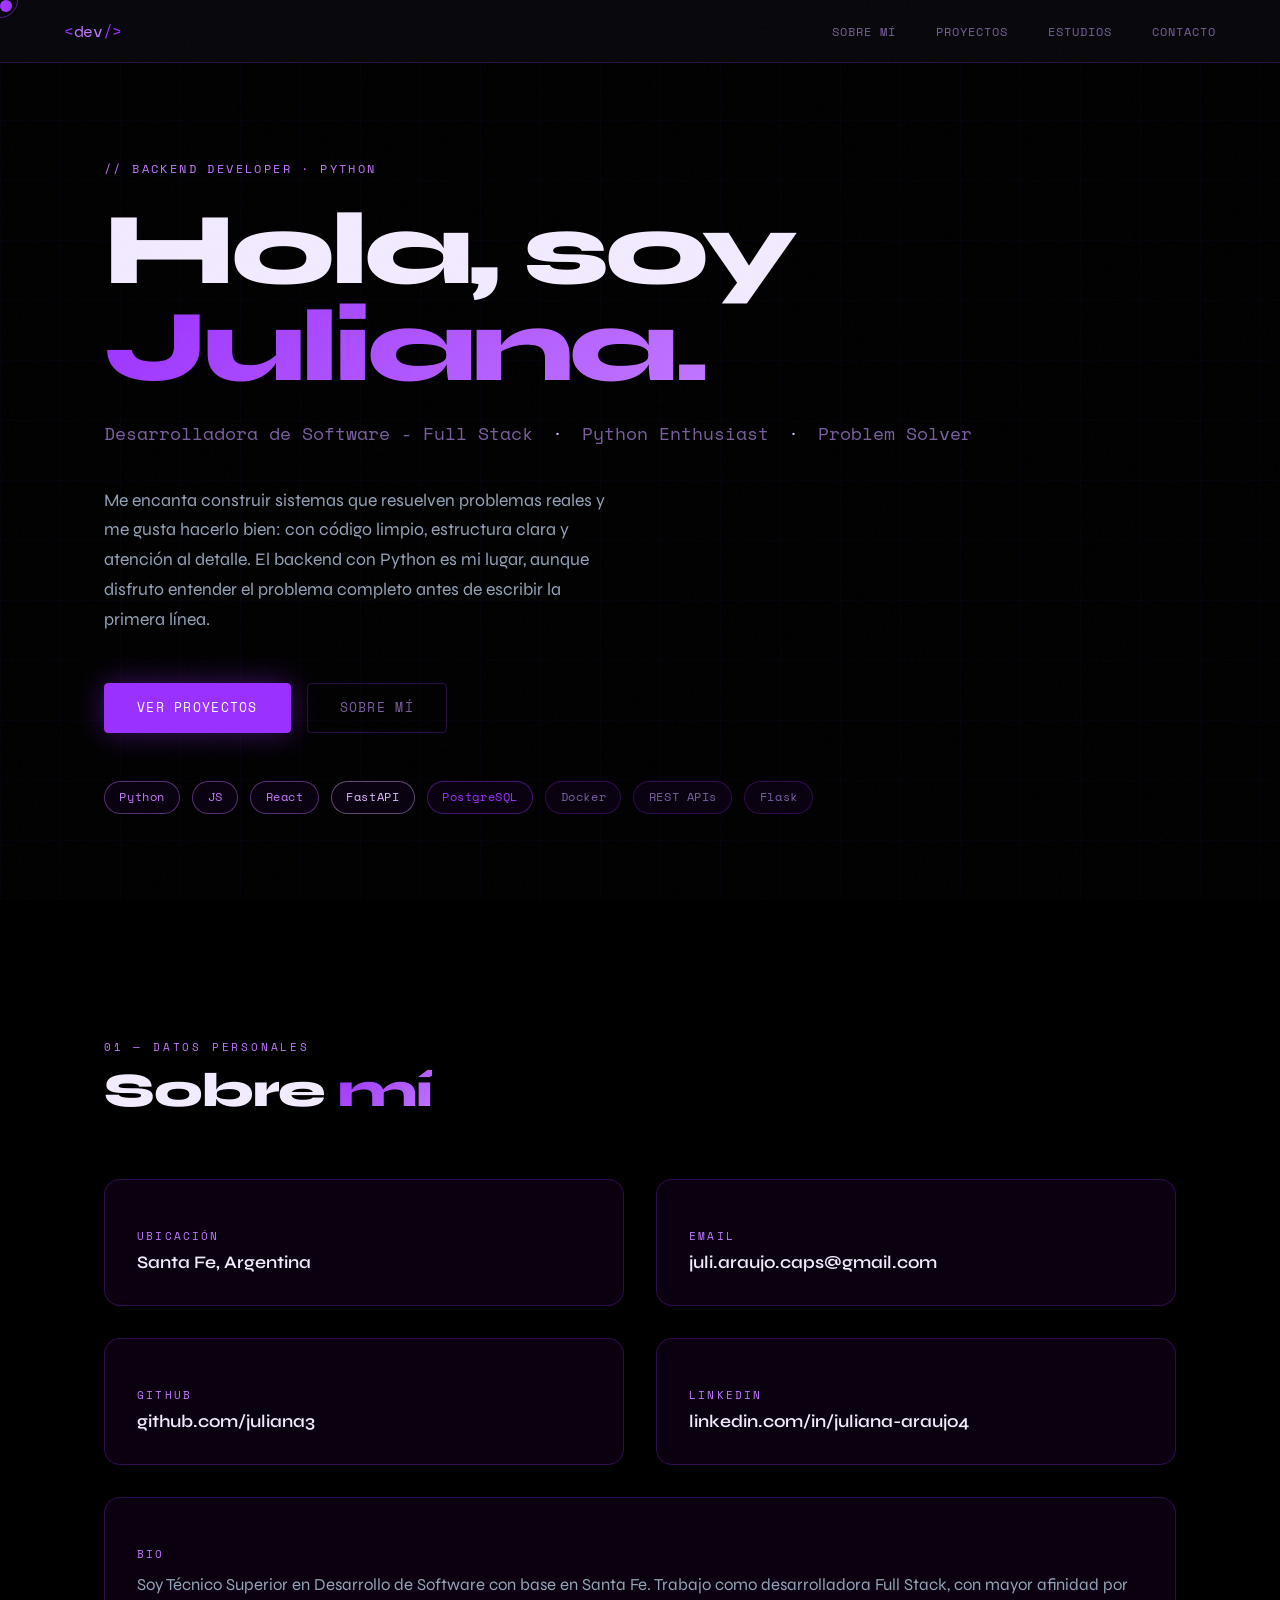
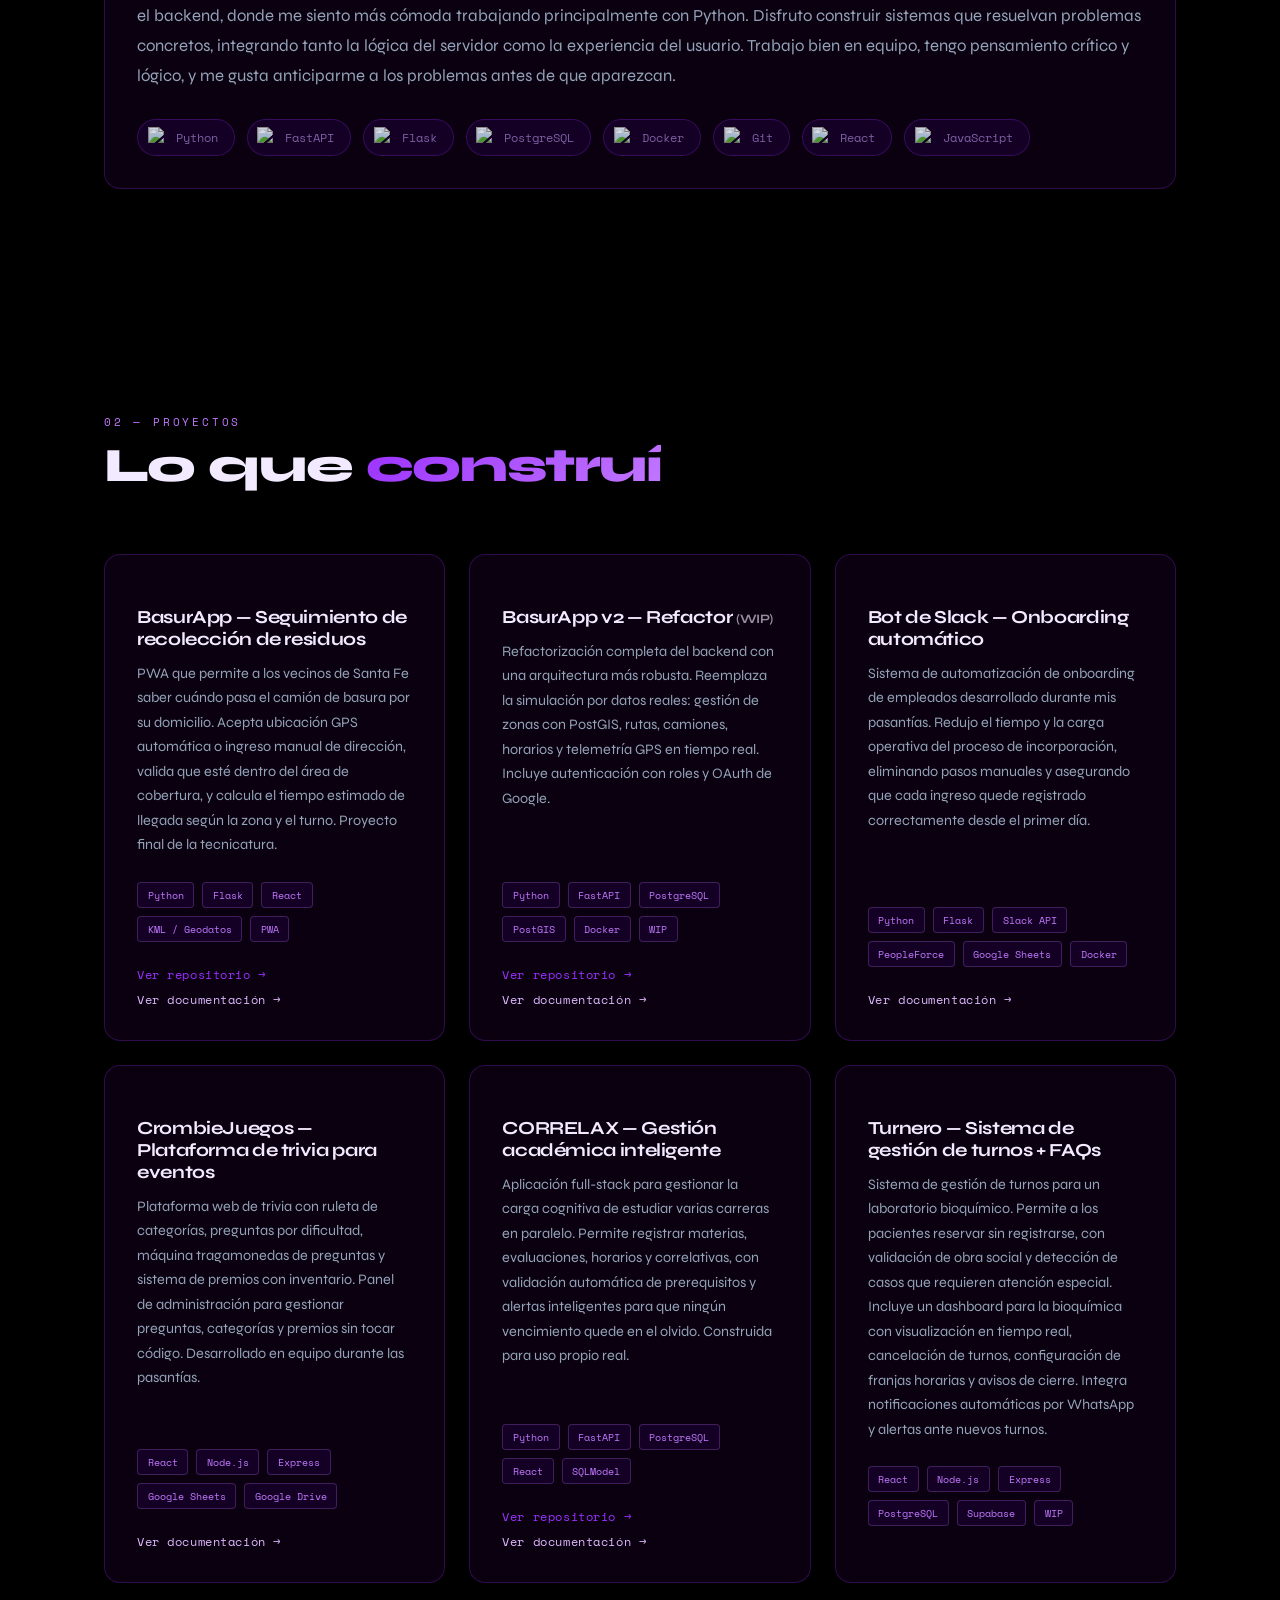
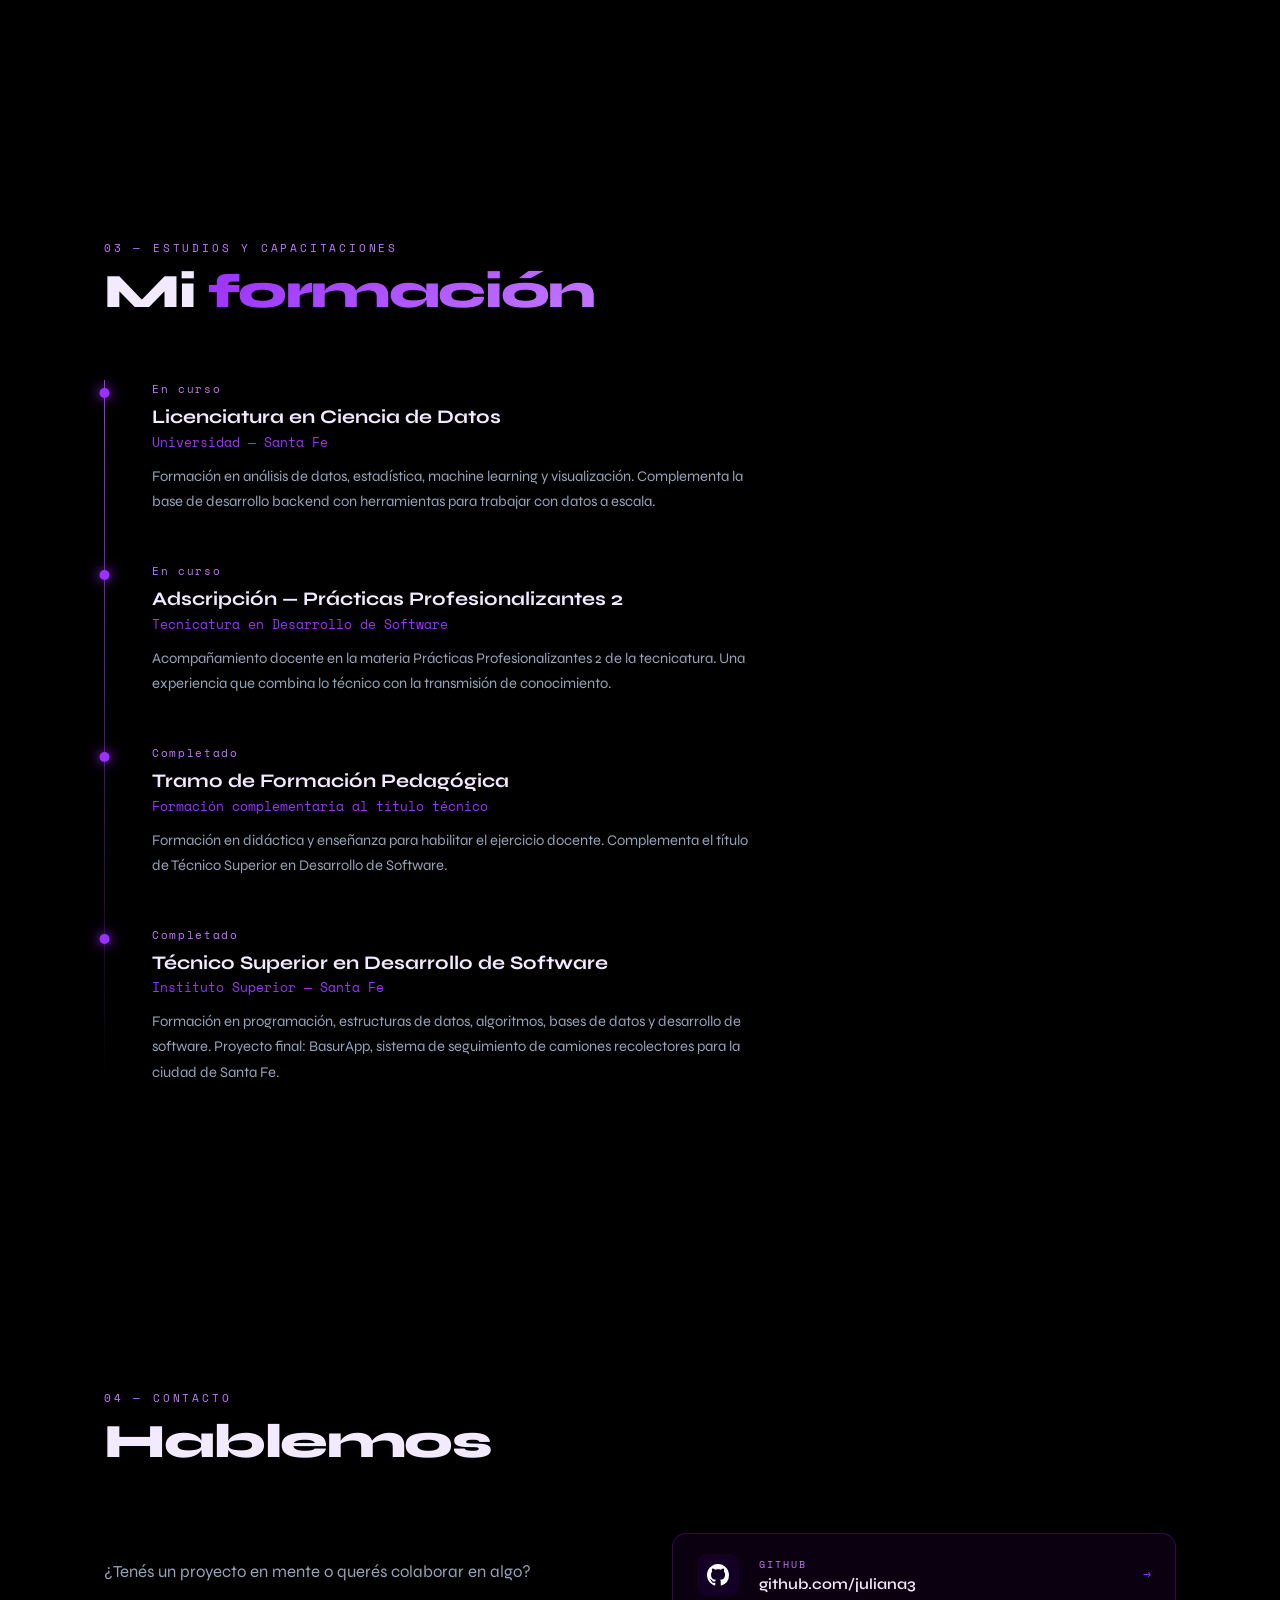
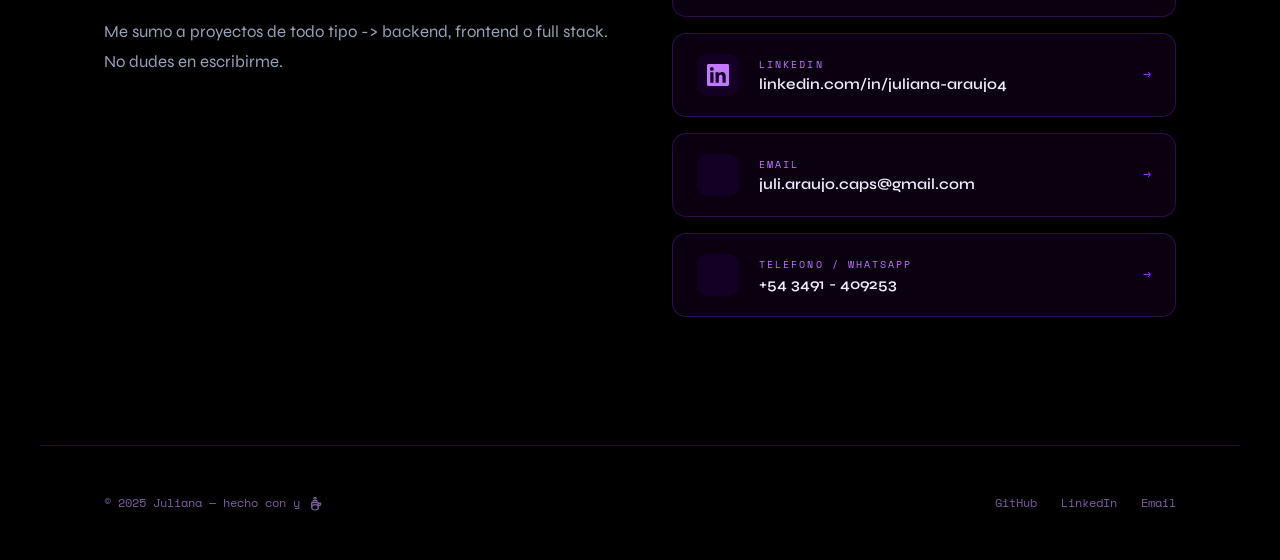
==== commit d6380845: "algunos arreglos" ====
--- a/index.html
+++ b/index.html
@@ -7,99 +7,7 @@
   <link href="https://fonts.googleapis.com/css2?family=Space+Mono:ital,wght@0,400;0,700;1,400&family=Syne:wght@400;600;700;800&display=swap" rel="stylesheet"/>
   <script src="https://unpkg.com/lucide@latest/dist/umd/lucide.min.js"></script>
   <link rel="stylesheet" href="styles.css">
-  <style>
-    /* ── Video Preview ── */
-    .project-card {
-      position: relative;
-    }
-
-    .video-preview {
-      position: absolute;
-      bottom: calc(100% + 10px);
-      left: 50%;
-      transform: translateX(-50%) translateY(8px);
-      width: 320px;
-      background: #0d0d0d;
-      border: 1px solid rgba(255,255,255,0.12);
-      border-radius: 10px;
-      overflow: hidden;
-      box-shadow: 0 20px 60px rgba(0,0,0,0.6);
-      opacity: 0;
-      pointer-events: none;
-      transition: opacity 0.25s ease, transform 0.25s ease;
-      z-index: 100;
-    }
-
-    .project-card:hover .video-preview {
-      opacity: 1;
-      transform: translateX(-50%) translateY(0);
-      pointer-events: all;
-    }
-
-    .video-preview-header {
-      display: flex;
-      align-items: center;
-      justify-content: space-between;
-      padding: 8px 12px;
-      background: rgba(255,255,255,0.04);
-      border-bottom: 1px solid rgba(255,255,255,0.08);
-    }
-
-    .video-preview-header .dots {
-      display: flex;
-      gap: 5px;
-    }
-
-    .video-preview-header .dots span {
-      width: 8px;
-      height: 8px;
-      border-radius: 50%;
-    }
-
-    .video-preview-header .dots .d-red    { background: #ff5f57; }
-    .video-preview-header .dots .d-yellow { background: #febc2e; }
-    .video-preview-header .dots .d-green  { background: #28c840; }
-
-    .video-preview-header .video-title {
-      font-family: 'Space Mono', monospace;
-      font-size: 0.65rem;
-      color: rgba(255,255,255,0.4);
-      white-space: nowrap;
-      overflow: hidden;
-      text-overflow: ellipsis;
-      max-width: 180px;
-    }
-
-    .video-preview iframe {
-      width: 100%;
-      height: 180px;
-      border: none;
-      display: block;
-    }
-
-    .video-preview-placeholder {
-      width: 100%;
-      height: 180px;
-      display: flex;
-      flex-direction: column;
-      align-items: center;
-      justify-content: center;
-      gap: 10px;
-      color: rgba(255,255,255,0.25);
-      font-family: 'Space Mono', monospace;
-      font-size: 0.7rem;
-      background: rgba(255,255,255,0.02);
-    }
-
-    .video-preview-placeholder svg {
-      opacity: 0.3;
-    }
-
-    /* Evitar que el preview se corte en cards del borde */
-    .projects-grid {
-      overflow: visible !important;
-    }
-  </style>
+  
 </head>
 <body>
 
@@ -125,7 +33,7 @@
       <span class="highlight">Juliana.</span>
     </h1>
     <p class="hero-role">
-      Backend Developer
+      Desarrolladora de Software - Full Stack
       <span class="dot">·</span>
       Python Enthusiast
       <span class="dot">·</span>
@@ -142,32 +50,14 @@
     </div>
     <div class="hero-badges">
       <span class="badge py"><i data-lucide="snake"></i> Python</span>
+      <span class="badge py"><i data-lucide="braces"></i> JS</span>
+      <span class="badge py"><i data-lucide="component"></i> React</span>
       <span class="badge api"><i data-lucide="zap"></i> FastAPI</span>
       <span class="badge db"><i data-lucide="database"></i> PostgreSQL</span>
       <span class="badge"><i data-lucide="box"></i> Docker</span>
       <span class="badge"><i data-lucide="link"></i> REST APIs</span>
       <span class="badge"><i data-lucide="flask-conical"></i> Flask</span>
     </div>
-
-    <div class="hero-code">
-      <div class="code-header">
-        <span class="dot-red"></span>
-        <span class="dot-yellow"></span>
-        <span class="dot-green"></span>
-      </div>
-      <span class="code-line"><span class="code-kw">from</span> developer <span class="code-kw">import</span> me</span>
-      <span class="code-line"> </span>
-      <span class="code-line"><span class="code-comment"># quién soy</span></span>
-      <span class="code-line"><span class="code-fn">me</span>.nombre = <span class="code-str">"Juliana"</span></span>
-      <span class="code-line"><span class="code-fn">me</span>.rol = <span class="code-str">"Backend Dev"</span></span>
-      <span class="code-line"><span class="code-fn">me</span>.stack = [</span>
-      <span class="code-line">  <span class="code-str">"Python"</span>, <span class="code-str">"FastAPI"</span>,</span>
-      <span class="code-line">  <span class="code-str">"PostgreSQL"</span>, <span class="code-str">"Flask"</span></span>
-      <span class="code-line">]</span>
-      <span class="code-line"> </span>
-      <span class="code-line"><span class="code-kw">def</span> <span class="code-fn">open_to_work</span>():</span>
-      <span class="code-line">  <span class="code-kw">return</span> <span class="code-str">True</span> <span class="code-comment">✓</span></span>
-    </div>
   </section>
 
   <!-- PERSONAL -->
@@ -186,7 +76,7 @@
       <div class="info-card reveal">
         <span class="info-icon"><i data-lucide="mail"></i></span>
         <div class="info-label">Email</div>
-        <div class="info-value">hola@juliana.dev</div>
+        <div class="info-value">juli.araujo.caps@gmail.com</div>
       </div>
       <div class="info-card reveal">
         <span class="info-icon"><i data-lucide="github"></i></span>
@@ -196,16 +86,18 @@
       <div class="info-card reveal">
         <span class="info-icon"><i data-lucide="linkedin"></i></span>
         <div class="info-label">LinkedIn</div>
-        <div class="info-value">linkedin.com/in/juliana</div>
+        <div class="info-value">linkedin.com/in/juliana-araujo4</div>
       </div>
       <div class="info-card wide reveal">
         <span class="info-icon"><i data-lucide="code-2"></i></span>
         <div class="info-label">Bio</div>
-          <p class="about-text">
-            Soy Técnico Superior en Desarrollo de Software con base en Santa Fe. El backend es donde me siento más cómoda, 
-            trabajando principalmente con Python. Disfruto construir sistemas que resuelvan problemas concretos, 
-            soy buena trabajando en equipo y tengo pensamiento crítico y lógico y me gusta anticiparme a los problemas antes de que aparezcan.
-          </p>
+        <p class="about-text">
+          Soy Técnico Superior en Desarrollo de Software con base en Santa Fe. Trabajo como desarrolladora Full Stack, 
+          con mayor afinidad por el backend, donde me siento más cómoda trabajando principalmente con Python. 
+          Disfruto construir sistemas que resuelvan problemas concretos, integrando tanto la lógica del servidor como 
+          la experiencia del usuario. Trabajo bien en equipo, tengo pensamiento crítico y lógico, y me gusta 
+          anticiparme a los problemas antes de que aparezcan.
+        </p>
         <div class="tech-stack">
           <div class="tech-pill" style="--i:0">
             <img src="https://cdn.jsdelivr.net/gh/devicons/devicon/icons/python/python-original.svg" alt="Python"/>
@@ -253,18 +145,11 @@
 
     <div class="projects-grid">
 
-      <!-- Para agregar un video de YouTube, reemplazá VIDEO_ID por el ID del video -->
-      <!-- Ejemplo YouTube: https://www.youtube.com/watch?v=VIDEO_ID → usar VIDEO_ID -->
-      <!-- Ejemplo Drive: https://drive.google.com/file/d/FILE_ID/view → usar FILE_ID -->
-
       <div class="project-card reveal">
-        <!-- VIDEO: reemplazá YOUTUBE_ID con el ID real cuando lo tengas -->
         <div class="video-preview">
           <div class="video-preview-header">
             <div class="dots">
-              <span class="d-red"></span>
-              <span class="d-yellow"></span>
-              <span class="d-green"></span>
+              <span class="d-red"></span><span class="d-yellow"></span><span class="d-green"></span>
             </div>
             <span class="video-title">BasurApp — demo</span>
           </div>
@@ -272,13 +157,6 @@
             <i data-lucide="video" style="width:28px;height:28px"></i>
             <span>// video próximamente</span>
           </div>
-          <!-- Cuando tengas el video, reemplazá el placeholder por esto:
-          <iframe
-            src="https://www.youtube.com/embed/YOUTUBE_ID?autoplay=1&mute=1&controls=0&loop=1"
-            allow="autoplay; encrypted-media"
-            allowfullscreen>
-          </iframe>
-          -->
         </div>
         <div class="project-emoji"><i data-lucide="truck"></i></div>
         <div class="project-title">BasurApp — Seguimiento de recolección de residuos</div>
@@ -305,9 +183,7 @@
         <div class="video-preview">
           <div class="video-preview-header">
             <div class="dots">
-              <span class="d-red"></span>
-              <span class="d-yellow"></span>
-              <span class="d-green"></span>
+              <span class="d-red"></span><span class="d-yellow"></span><span class="d-green"></span>
             </div>
             <span class="video-title">BasurApp v2 — demo</span>
           </div>
@@ -342,9 +218,7 @@
         <div class="video-preview">
           <div class="video-preview-header">
             <div class="dots">
-              <span class="d-red"></span>
-              <span class="d-yellow"></span>
-              <span class="d-green"></span>
+              <span class="d-red"></span><span class="d-yellow"></span><span class="d-green"></span>
             </div>
             <span class="video-title">Bot de Slack — demo</span>
           </div>
@@ -357,9 +231,9 @@
         <div class="project-title">Bot de Slack — Onboarding automático</div>
         <p class="project-desc">
           Sistema de automatización de onboarding de empleados desarrollado durante 
-          mis pasantías. Este sistema redujo el tiempo y la carga operativa del proceso 
-          de incorporación de nuevos empleados, eliminando pasos manuales y asegurando 
-          que cada ingreso quede registrado correctamente desde el primer día.
+          mis pasantías. Redujo el tiempo y la carga operativa del proceso de 
+          incorporación, eliminando pasos manuales y asegurando que cada ingreso 
+          quede registrado correctamente desde el primer día.
         </p>
         <div class="project-tags">
           <span class="tag">Python</span>
@@ -370,7 +244,6 @@
           <span class="tag">Docker</span>
         </div>
         <div class="project-links">
-          <a href="https://github.com/juliana3/bot-slack" target="_blank" class="project-link">Ver repositorio →</a>
           <a href="https://deepwiki.com/juliana3/bot-slack" target="_blank" class="project-demo">Ver documentación →</a>
         </div>
       </div>
@@ -379,9 +252,7 @@
         <div class="video-preview">
           <div class="video-preview-header">
             <div class="dots">
-              <span class="d-red"></span>
-              <span class="d-yellow"></span>
-              <span class="d-green"></span>
+              <span class="d-red"></span><span class="d-yellow"></span><span class="d-green"></span>
             </div>
             <span class="video-title">CrombieJuegos — demo</span>
           </div>
@@ -406,7 +277,6 @@
           <span class="tag">Google Drive</span>
         </div>
         <div class="project-links">
-          <a href="https://github.com/2Diego2/CrombieJuegos" target="_blank" class="project-link">Ver repositorio →</a>
           <a href="https://deepwiki.com/2Diego2/CrombieJuegos" target="_blank" class="project-demo">Ver documentación →</a>
         </div>
       </div>
@@ -415,9 +285,7 @@
         <div class="video-preview">
           <div class="video-preview-header">
             <div class="dots">
-              <span class="d-red"></span>
-              <span class="d-yellow"></span>
-              <span class="d-green"></span>
+              <span class="d-red"></span><span class="d-yellow"></span><span class="d-green"></span>
             </div>
             <span class="video-title">CORRELAX — demo</span>
           </div>
@@ -446,6 +314,38 @@
           <a href="https://deepwiki.com/juliana3/academic" target="_blank" class="project-demo">Ver documentación →</a>
         </div>
       </div>
+
+      <div class="project-card reveal">
+        <div class="video-preview">
+          <div class="video-preview-header">
+            <div class="dots">
+              <span class="d-red"></span><span class="d-yellow"></span><span class="d-green"></span>
+            </div>
+            <span class="video-title">Turnero — en desarrollo</span>
+          </div>
+          <div class="video-preview-placeholder">
+            <i data-lucide="video" style="width:28px;height:28px"></i>
+            <span>// video próximamente</span>
+          </div>
+        </div>
+        <div class="project-emoji"><i data-lucide="calendar-clock"></i></div>
+        <div class="project-title">Turnero — Sistema de gestión de turnos + FAQs</div>
+        <p class="project-desc">
+          Sistema de gestión de turnos para un laboratorio bioquímico. 
+          Permite a los pacientes reservar sin registrarse, con validación de obra social 
+          y detección de casos que requieren atención especial.
+          Incluye un dashboard para la bioquímica con visualización en tiempo real, 
+          cancelación de turnos, configuración de franjas horarias y avisos de cierre. 
+          Integra notificaciones automáticas por WhatsApp y alertas ante nuevos turnos.
+        </p>
+        <div class="project-tags">
+          <span class="tag">React</span>
+          <span class="tag">Node.js</span>
+          <span class="tag">Express</span>
+          <span class="tag">PostgreSQL</span>
+          <span class="tag">Supabase</span>
+          <span class="tag">WIP</span>
+        </div>
       </div>
 
     </div>
@@ -517,9 +417,9 @@
     <div class="contact-wrapper">
       <div class="reveal">
         <p class="contact-intro">
-          ¿Tenés un proyecto en mente, querés colaborar o simplemente charlar sobre código?<br/><br/>
-          <strong>Estoy disponible</strong> para oportunidades freelance, trabajo en equipo 
-          y todo lo que tenga que ver con Python y backend. No dudes en escribirme.
+          ¿Tenés un proyecto en mente o querés colaborar en algo?<br/><br/>
+          Me sumo a proyectos de todo tipo -> backend, frontend o full stack. 
+          No dudes en escribirme.
         </p>
       </div>
 
@@ -538,7 +438,7 @@
           <span class="contact-card-arrow">→</span>
         </a>
 
-        <a href="https://linkedin.com/in/juliana" target="_blank" class="contact-card linkedin reveal">
+        <a href="https://linkedin.com/in/juliana-araujo4" target="_blank" class="contact-card linkedin reveal">
           <div class="contact-card-icon">
             <svg width="22" height="22" viewBox="0 0 24 24" fill="currentColor">
               <path d="M20.447 20.452h-3.554v-5.569c0-1.328-.027-3.037-1.852-3.037-1.853 0-2.136 1.445-2.136 2.939v5.667H9.351V9h3.414v1.561h.046c.477-.9 1.637-1.85 3.37-1.85 3.601 0 4.267 2.37 4.267 5.455v6.286zM5.337 7.433a2.062 2.062 0 0 1-2.063-2.065 2.064 2.064 0 1 1 2.063 2.065zm1.782 13.019H3.555V9h3.564v11.452zM22.225 0H1.771C.792 0 0 .774 0 1.729v20.542C0 23.227.792 24 1.771 24h20.451C23.2 24 24 23.227 24 22.271V1.729C24 .774 23.2 0 22.222 0h.003z"/>
@@ -546,16 +446,16 @@
           </div>
           <div class="contact-card-info">
             <div class="contact-card-label">LinkedIn</div>
-            <div class="contact-card-value">linkedin.com/in/juliana</div>
+            <div class="contact-card-value">linkedin.com/in/juliana-araujo4</div>
           </div>
           <span class="contact-card-arrow">→</span>
         </a>
 
-        <a href="mailto:hola@juliana.dev" class="contact-card email reveal">
+        <a href="mailto:juli.araujo.caps@gmail.com" class="contact-card email reveal">
           <div class="contact-card-icon"><i data-lucide="mail"></i></div>
           <div class="contact-card-info">
             <div class="contact-card-label">Email</div>
-            <div class="contact-card-value">hola@juliana.dev</div>
+            <div class="contact-card-value">juli.araujo.caps@gmail.com</div>
           </div>
           <span class="contact-card-arrow">→</span>
         </a>
@@ -564,7 +464,7 @@
           <div class="contact-card-icon"><i data-lucide="smartphone"></i></div>
           <div class="contact-card-info">
             <div class="contact-card-label">Teléfono / WhatsApp</div>
-            <div class="contact-card-value">+54 9 000 000-0000</div>
+            <div class="contact-card-value">+54 3491 - 409253</div>
           </div>
           <span class="contact-card-arrow">→</span>
         </a>
@@ -575,16 +475,15 @@
 
   <!-- FOOTER -->
   <footer>
-    <p class="footer-text">© 2025 Juliana — hecho con <i data-lucide="code-2"></i> y <i data-lucide="coffee"></i></p>
+    <p class="footer-text">© 2025 Juliana — hecho con <i data-lucide="code-2"></i> y <svg xmlns="http://www.w3.org/2000/svg" width="16" height="16" viewBox="0 0 24 24" fill="none" stroke="currentColor" stroke-width="1.8" stroke-linecap="round" stroke-linejoin="round" style="vertical-align:middle;display:inline-block"><ellipse cx="12" cy="17" rx="5" ry="4"/><path d="M7 17V10h10v7"/><path d="M9 10V7h6v3"/><path d="M12 7V4"/><path d="M10 4c0 0 .5-1.5 2-1.5S14 4 14 4"/><line x1="16" y1="13" x2="19" y2="11"/><path d="M19 11 q2-1 1.5 1.5 q-.5 2-2.5 1.5"/></svg></p>
     <div class="social-links">
       <a href="https://github.com/juliana3" target="_blank">GitHub</a>
-      <a href="https://linkedin.com/in/juliana" target="_blank">LinkedIn</a>
-      <a href="mailto:hola@juliana.dev">Email</a>
+      <a href="https://linkedin.com/in/juliana-araujo4" target="_blank">LinkedIn</a>
+      <a href="mailto:juli.araujo.caps@gmail.com">Email</a>
     </div>
   </footer>
 
   <script>
-    // Custom cursor
     const cursor = document.getElementById('cursor');
     const ring = document.getElementById('cursorRing');
     let mx = 0, my = 0, rx = 0, ry = 0;
@@ -615,7 +514,6 @@
       });
     });
 
-    // Scroll reveal
     const observer = new IntersectionObserver((entries) => {
       entries.forEach(e => {
         if (e.isIntersecting) {
@@ -629,7 +527,6 @@
 
     document.querySelectorAll('.reveal, .timeline-item').forEach(el => observer.observe(el));
 
-    // Animate tech pills
     const pillObserver = new IntersectionObserver((entries) => {
       entries.forEach(e => {
         if (e.isIntersecting) {
@@ -642,7 +539,6 @@
 
     document.querySelectorAll('.info-card.wide').forEach(el => pillObserver.observe(el));
 
-    // Inicializar iconos Lucide
     lucide.createIcons();
   </script>
 </body>
--- a/styles.css
+++ b/styles.css
@@ -763,4 +763,96 @@
     }
 
 
+      .project-card {
+      position: relative;
+    }
+
+    .video-preview {
+      position: absolute;
+      bottom: calc(100% + 10px);
+      left: 50%;
+      transform: translateX(-50%) translateY(8px);
+      width: 320px;
+      background: #0d0d0d;
+      border: 1px solid rgba(255,255,255,0.12);
+      border-radius: 10px;
+      overflow: hidden;
+      box-shadow: 0 20px 60px rgba(0,0,0,0.6);
+      opacity: 0;
+      pointer-events: none;
+      transition: opacity 0.25s ease, transform 0.25s ease;
+      z-index: 100;
+    }
+
+    .project-card:hover .video-preview {
+      opacity: 1;
+      transform: translateX(-50%) translateY(0);
+      pointer-events: all;
+    }
+
+    .video-preview-header {
+      display: flex;
+      align-items: center;
+      justify-content: space-between;
+      padding: 8px 12px;
+      background: rgba(255,255,255,0.04);
+      border-bottom: 1px solid rgba(255,255,255,0.08);
+    }
+
+    .video-preview-header .dots {
+      display: flex;
+      gap: 5px;
+    }
+
+    .video-preview-header .dots span {
+      width: 8px;
+      height: 8px;
+      border-radius: 50%;
+    }
+
+    .video-preview-header .dots .d-red    { background: #ff5f57; }
+    .video-preview-header .dots .d-yellow { background: #febc2e; }
+    .video-preview-header .dots .d-green  { background: #28c840; }
+
+    .video-preview-header .video-title {
+      font-family: 'Space Mono', monospace;
+      font-size: 0.65rem;
+      color: rgba(255,255,255,0.4);
+      white-space: nowrap;
+      overflow: hidden;
+      text-overflow: ellipsis;
+      max-width: 180px;
+    }
+
+    .video-preview iframe {
+      width: 100%;
+      height: 180px;
+      border: none;
+      display: block;
+    }
+
+    .video-preview-placeholder {
+      width: 100%;
+      height: 180px;
+      display: flex;
+      flex-direction: column;
+      align-items: center;
+      justify-content: center;
+      gap: 10px;
+      color: rgba(255,255,255,0.25);
+      font-family: 'Space Mono', monospace;
+      font-size: 0.7rem;
+      background: rgba(255,255,255,0.02);
+    }
+
+    .video-preview-placeholder svg {
+      opacity: 0.3;
+    }
+
+    /* Evitar que el preview se corte en cards del borde */
+    .projects-grid {
+      overflow: visible !important;
+    }
+
+
     
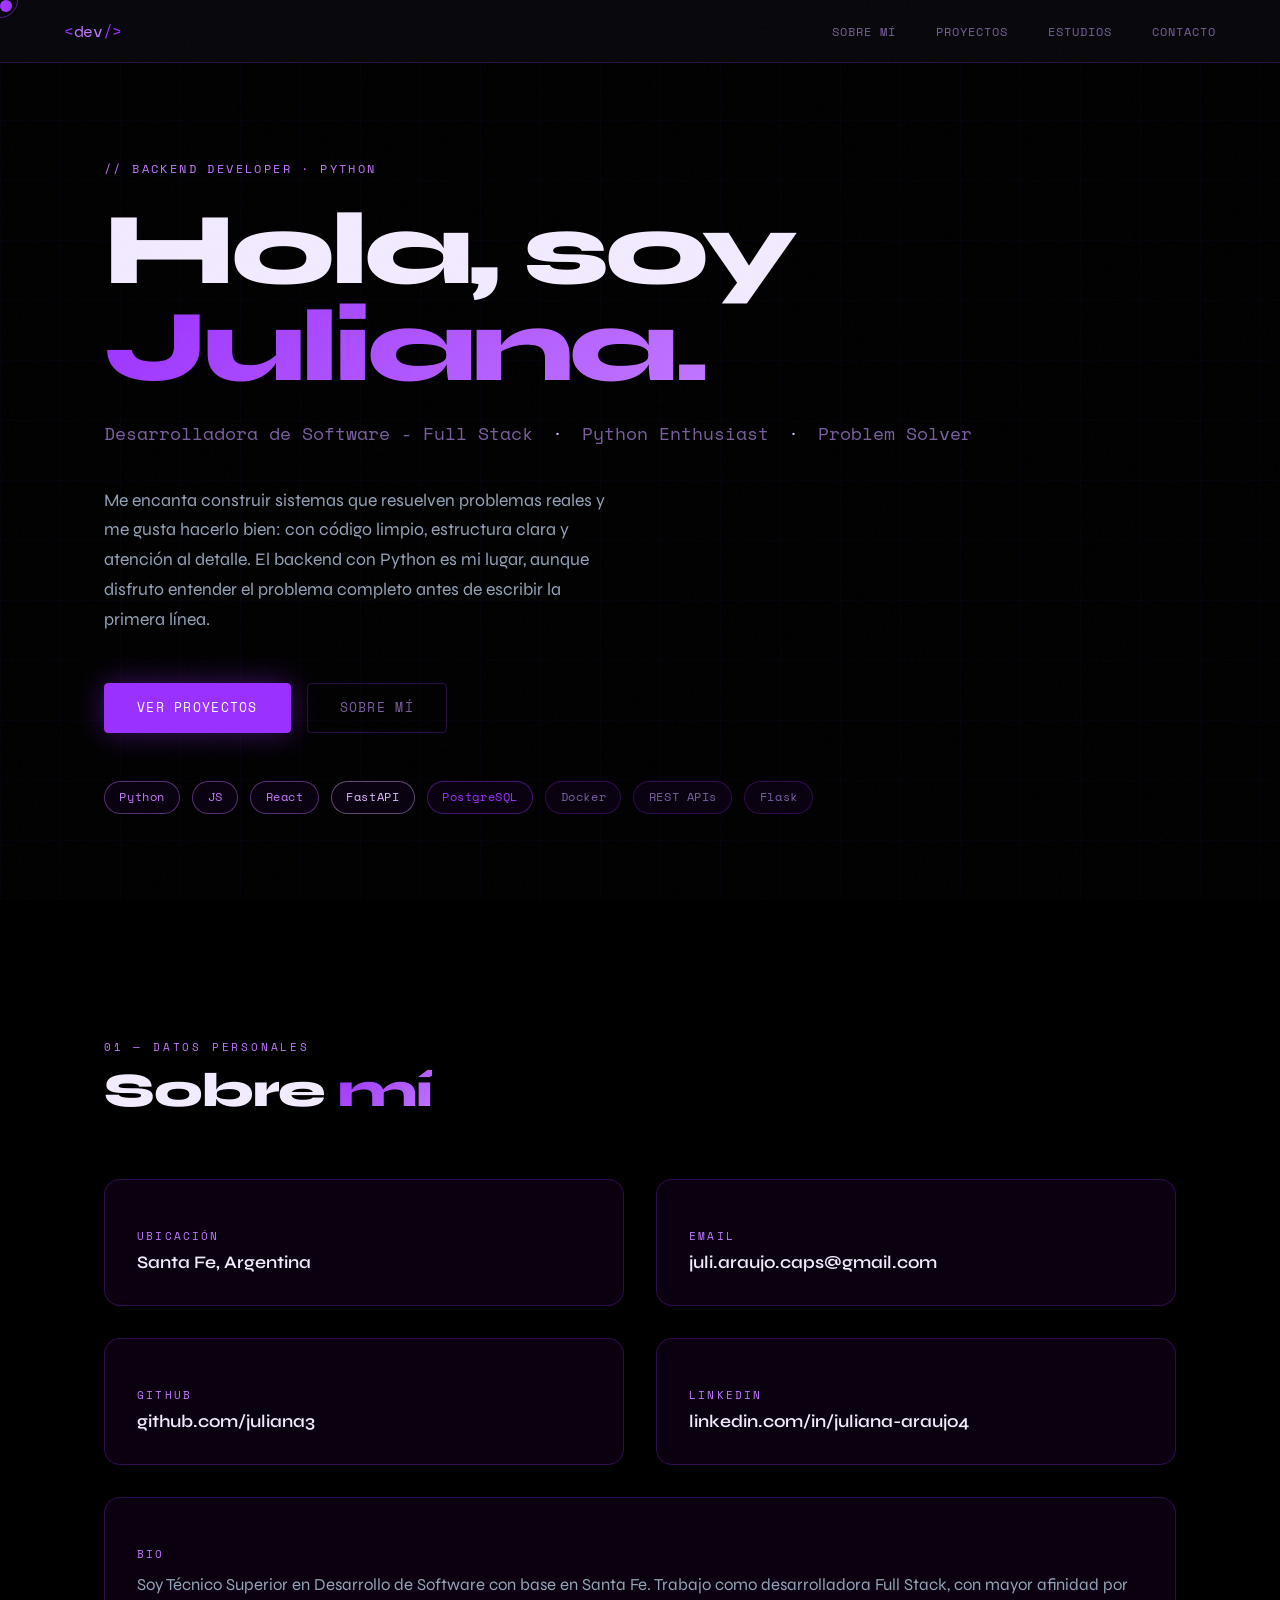
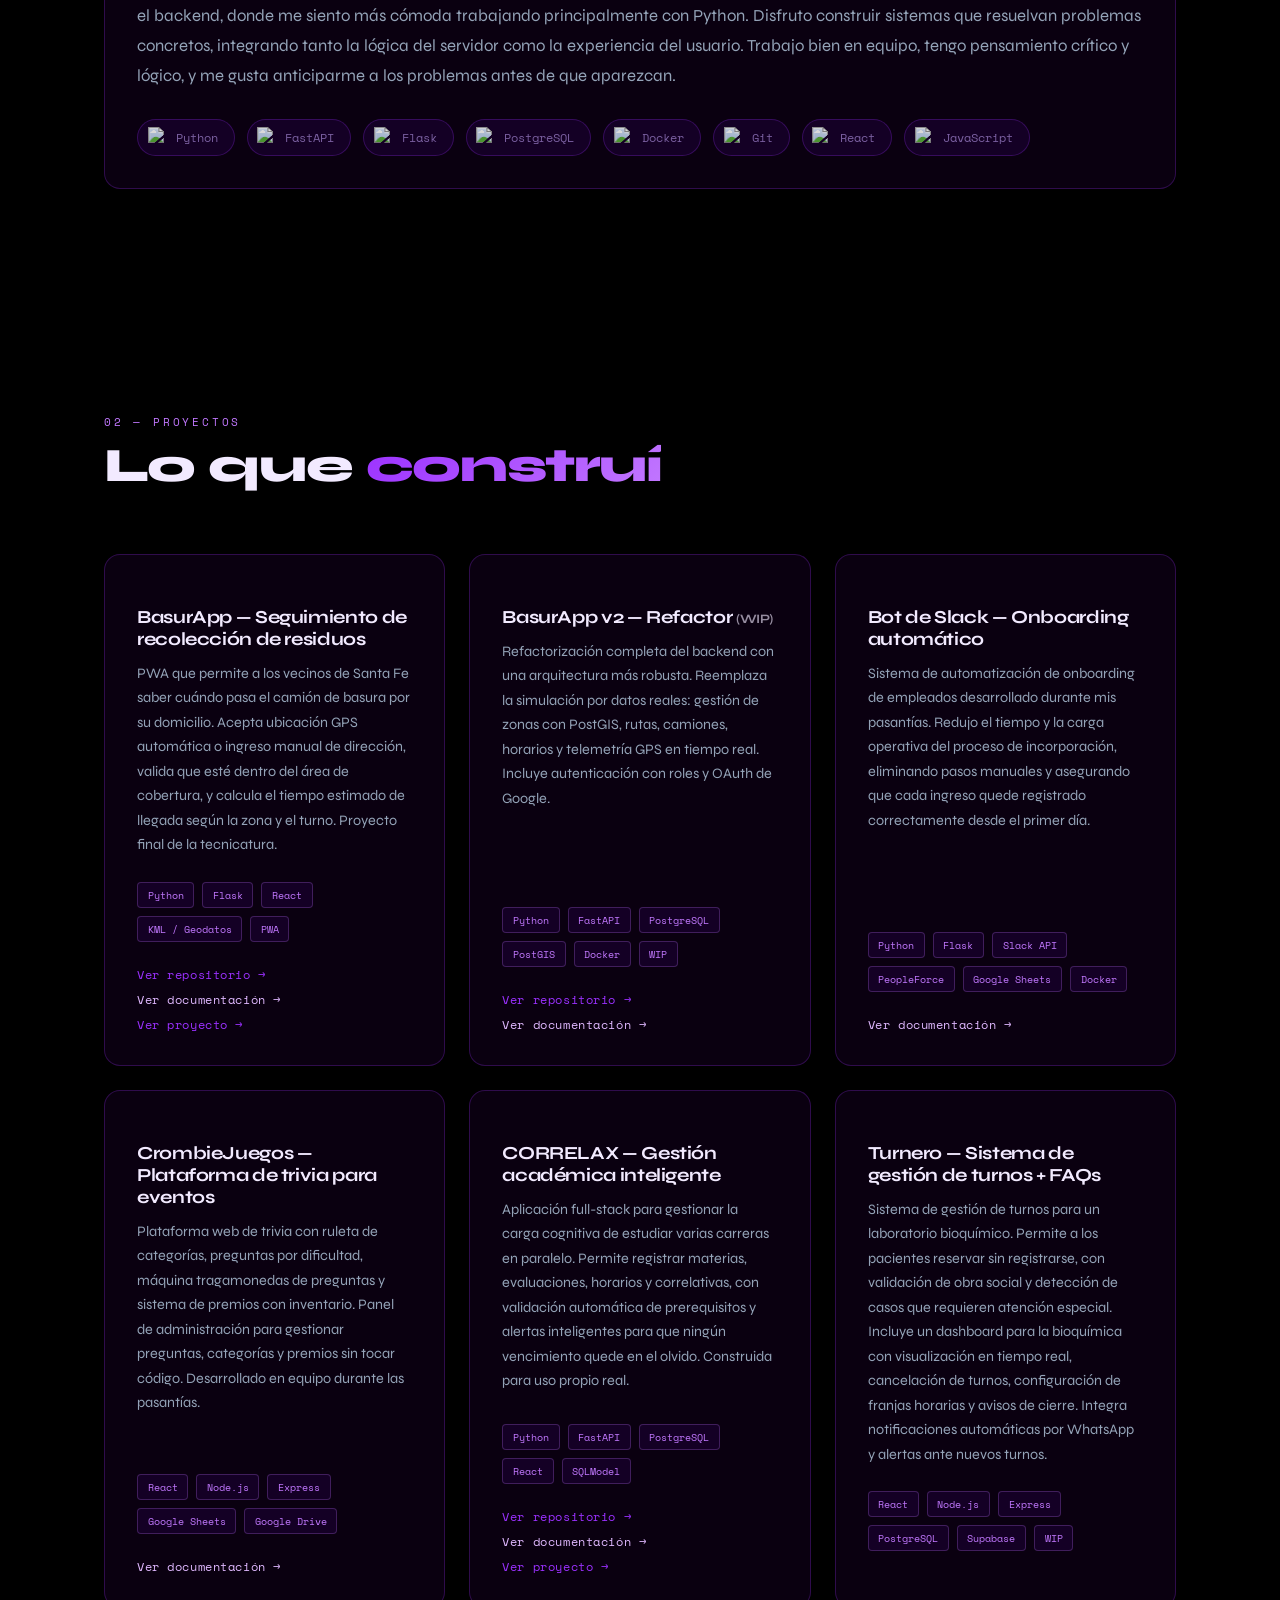
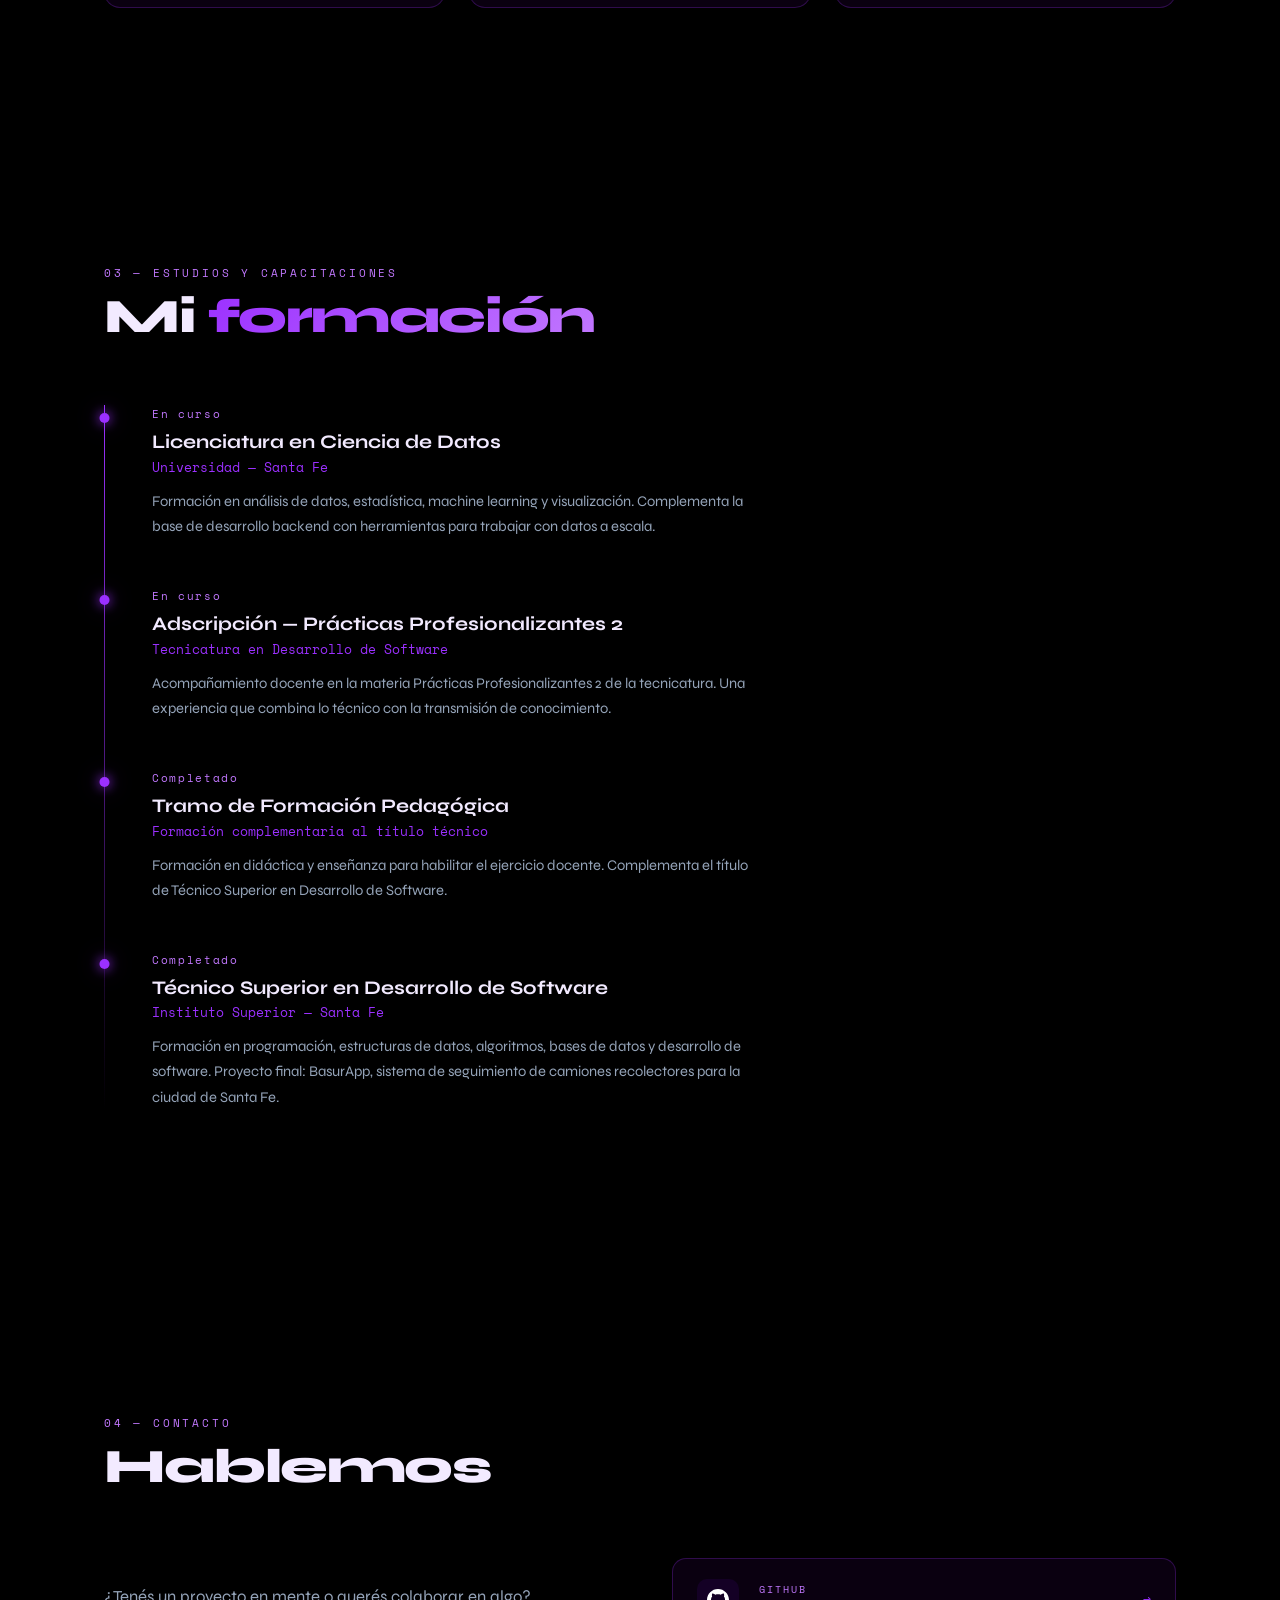
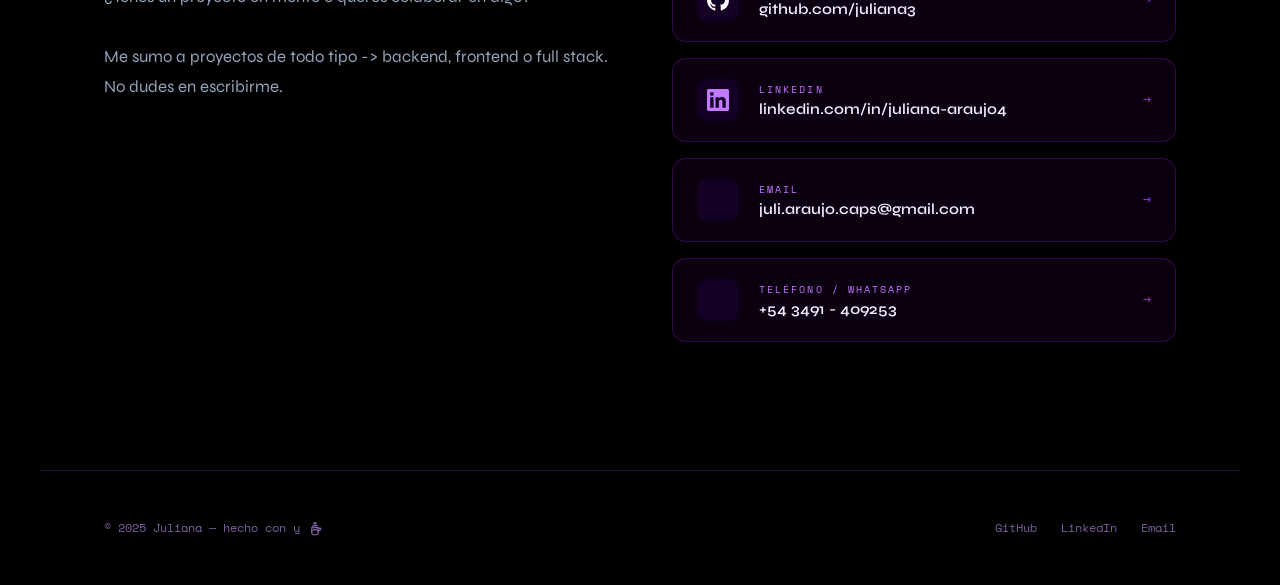
==== commit 35a8a6cc: "agregue unos link" ====
--- a/index.html
+++ b/index.html
@@ -176,6 +176,7 @@
         <div class="project-links">
           <a href="https://github.com/juliana3/proyecto_final" target="_blank" class="project-link">Ver repositorio →</a>
           <a href="https://deepwiki.com/juliana3/proyecto_final" target="_blank" class="project-demo">Ver documentación →</a>
+          <a href="https://basur-app.vercel.app/" target="_blank" class="project-link">Ver proyecto →</a>
         </div>
       </div>
 
@@ -312,6 +313,7 @@
         <div class="project-links">
           <a href="https://github.com/juliana3/academic" target="_blank" class="project-link">Ver repositorio →</a>
           <a href="https://deepwiki.com/juliana3/academic" target="_blank" class="project-demo">Ver documentación →</a>
+          <a href="https://correlax.vercel.app" target="_blank" class="project-link">Ver proyecto →</a>
         </div>
       </div>
 
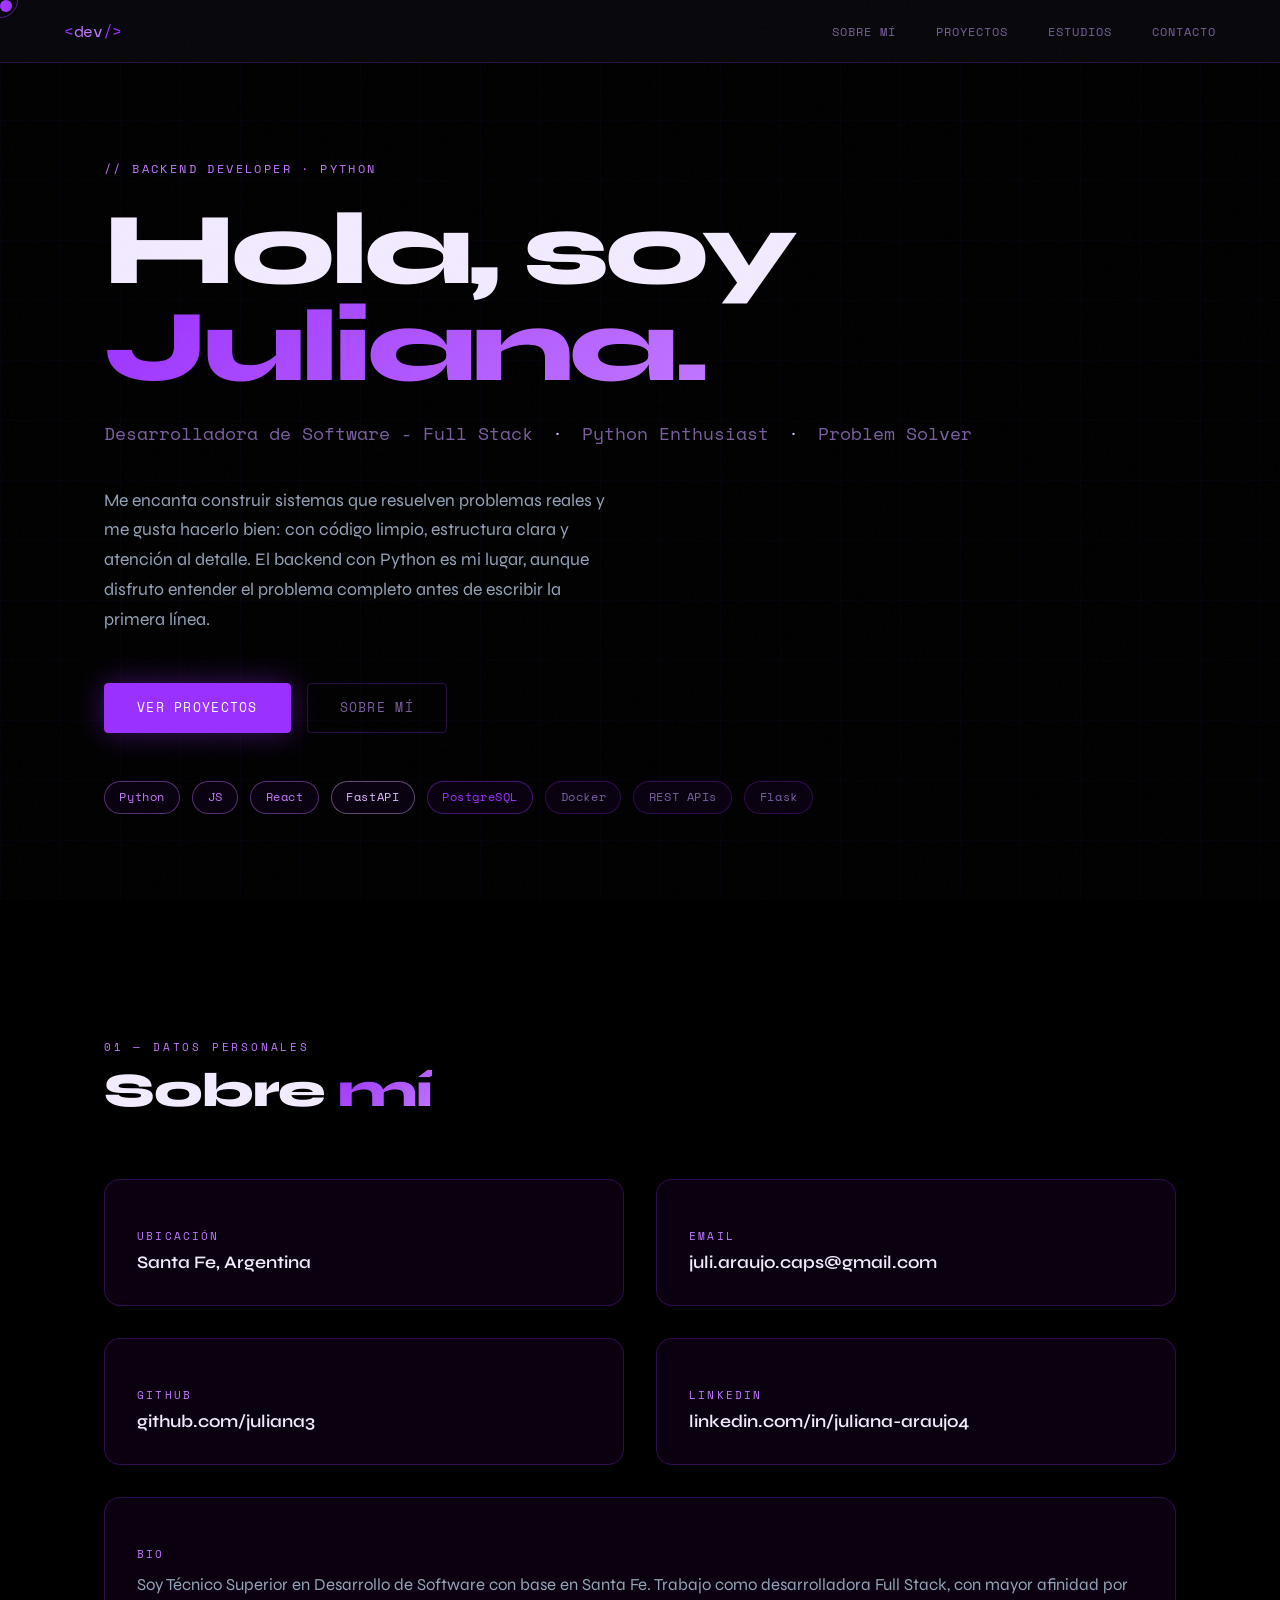
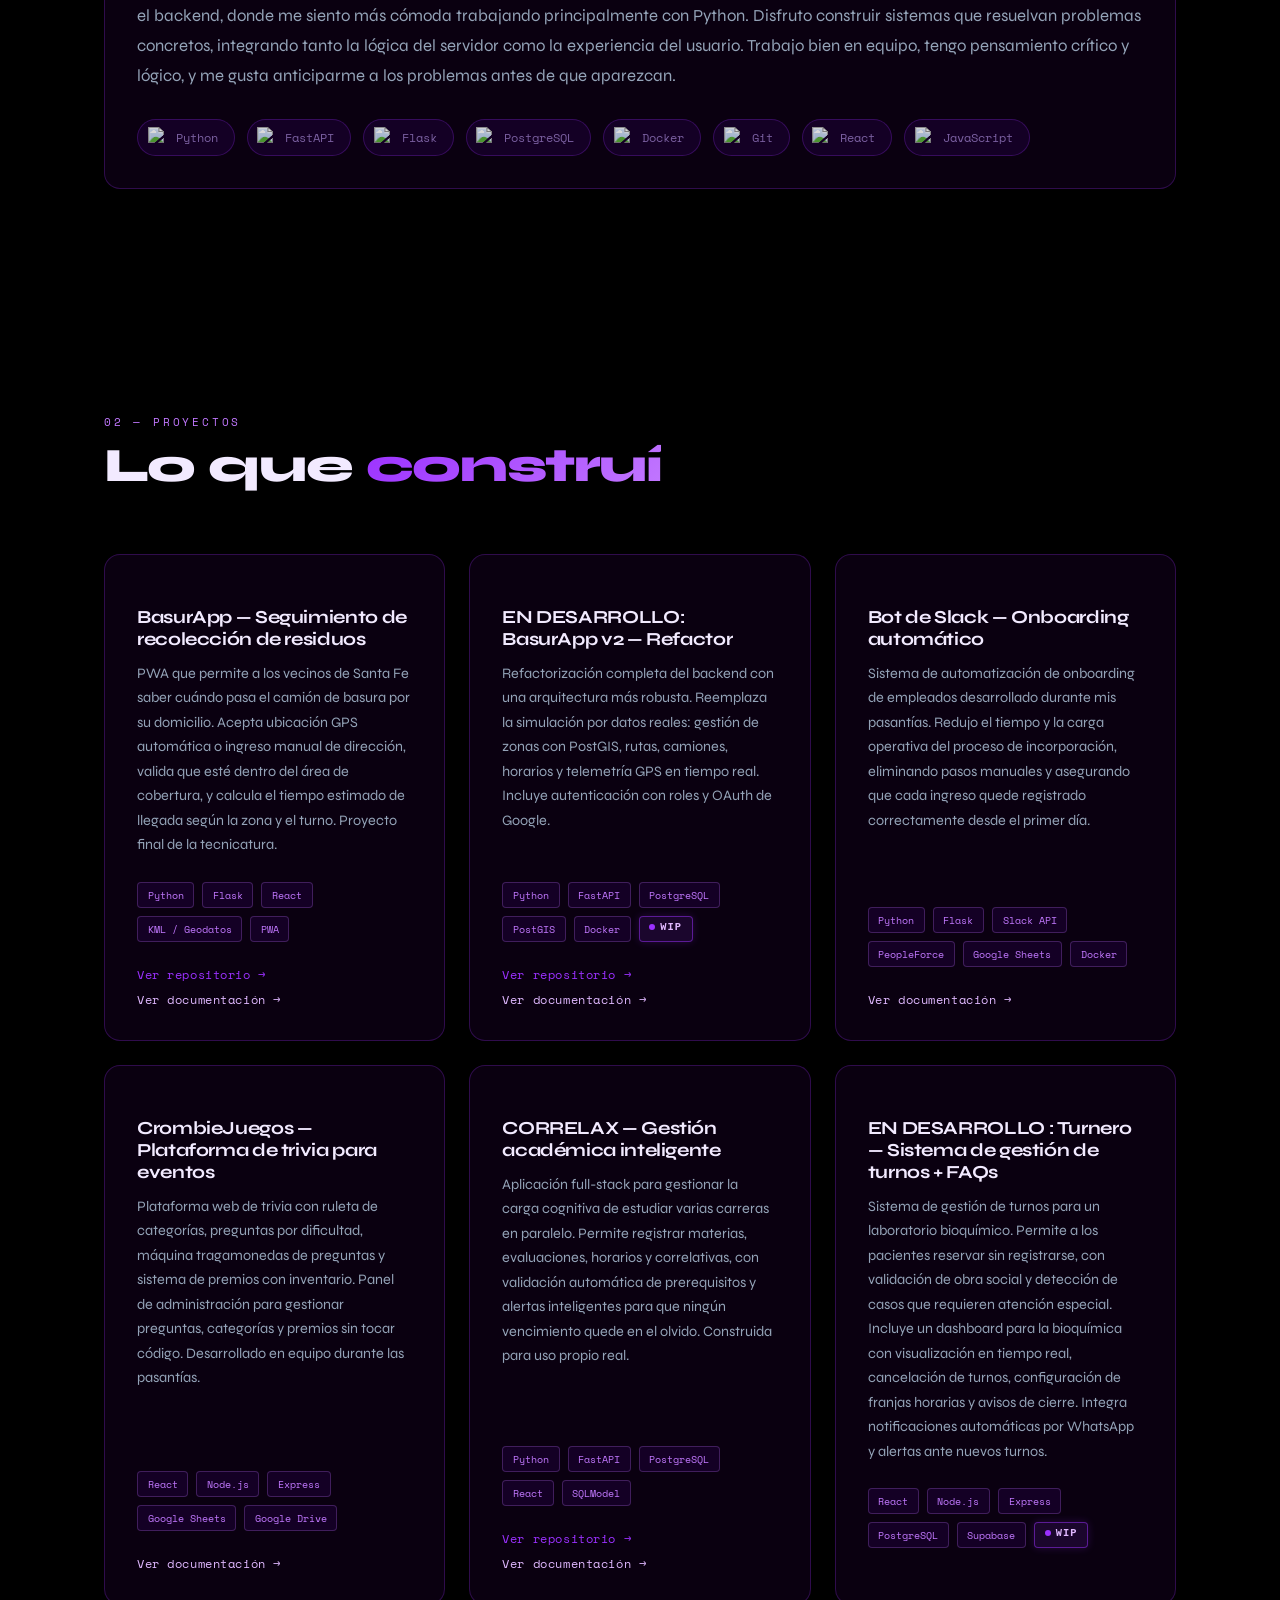
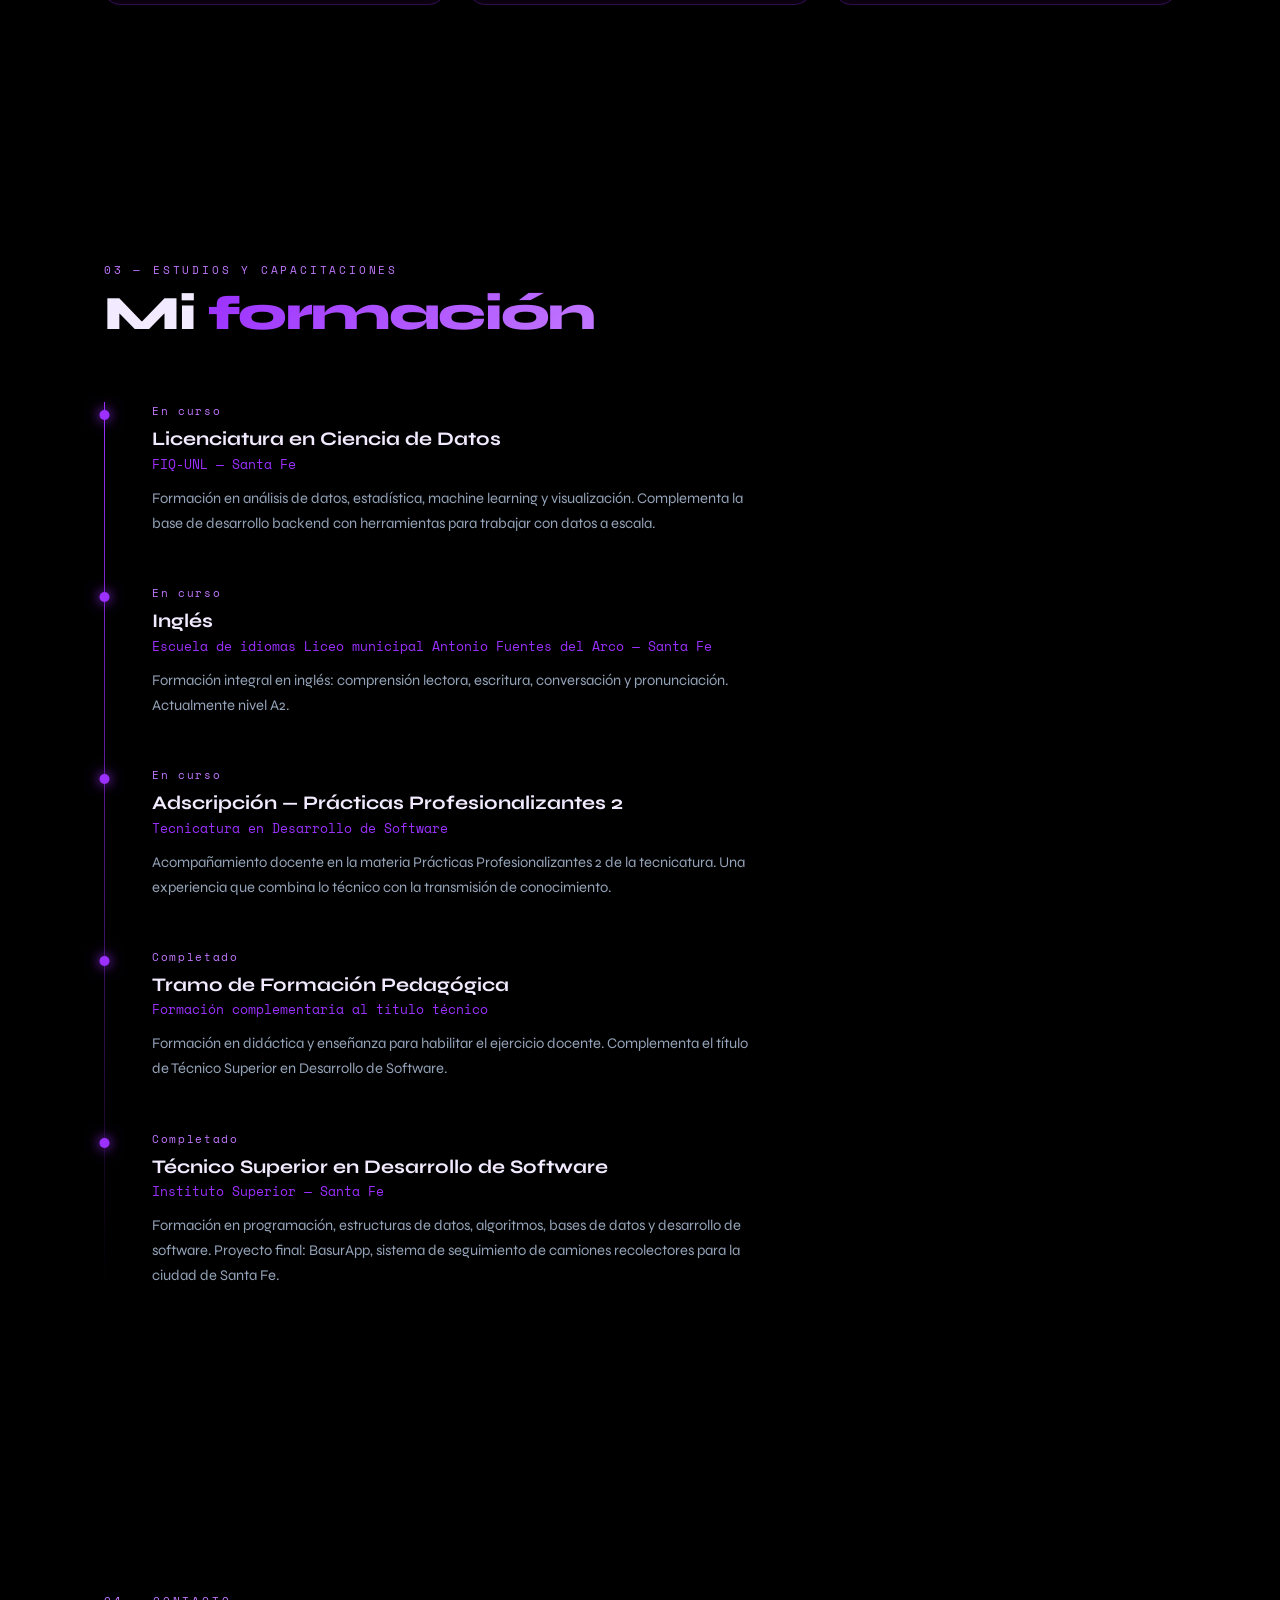
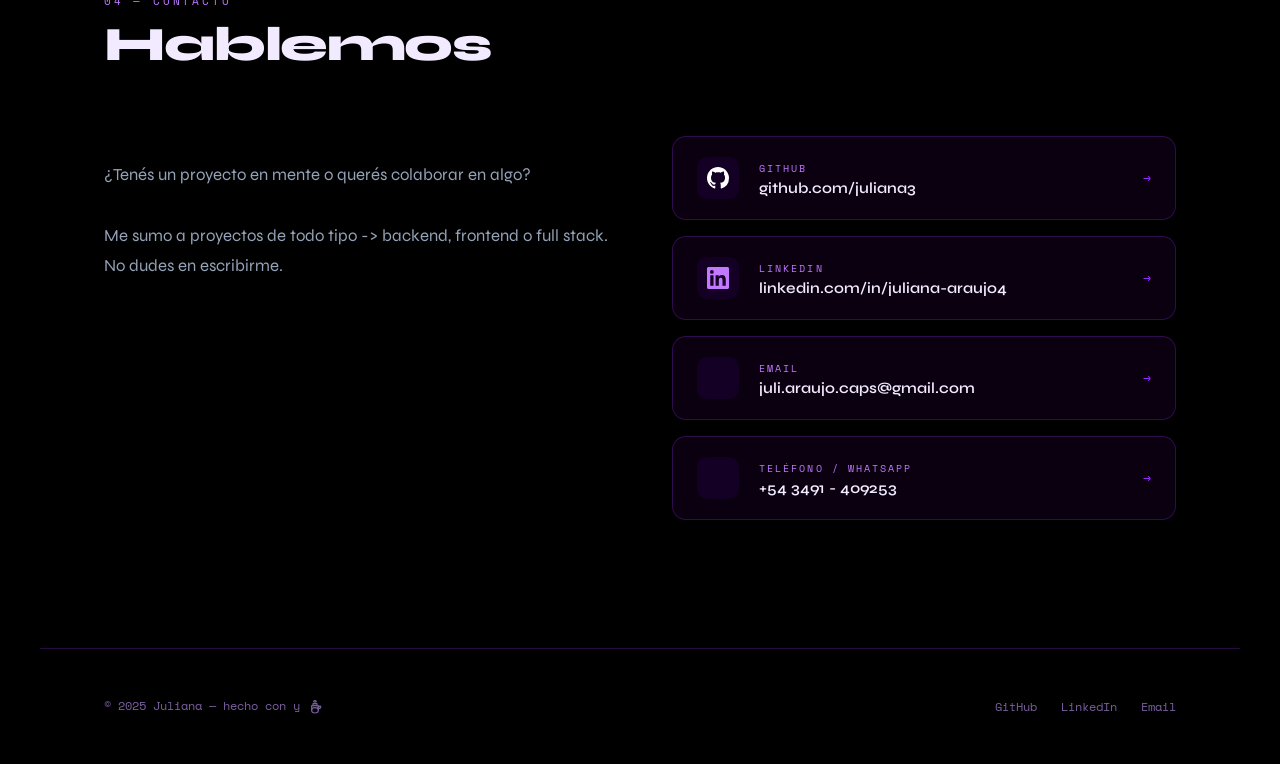
==== commit c0959a71: "unos cambios en el html" ====
--- a/index.html
+++ b/index.html
@@ -176,7 +176,7 @@
         <div class="project-links">
           <a href="https://github.com/juliana3/proyecto_final" target="_blank" class="project-link">Ver repositorio →</a>
           <a href="https://deepwiki.com/juliana3/proyecto_final" target="_blank" class="project-demo">Ver documentación →</a>
-          <a href="https://basur-app.vercel.app/" target="_blank" class="project-link">Ver proyecto →</a>
+          <!--<a href="https://basur-app.vercel.app/" target="_blank" class="project-link">Ver proyecto →</a> -->
         </div>
       </div>
 
@@ -194,7 +194,7 @@
           </div>
         </div>
         <div class="project-emoji"><i data-lucide="construction"></i></div>
-        <div class="project-title">BasurApp v2 — Refactor <span style="font-size:0.7em; opacity:0.6">(WIP)</span></div>
+        <div class="project-title">EN DESARROLLO:  BasurApp v2 — Refactor</div>
         <p class="project-desc">
           Refactorización completa del backend con una arquitectura más robusta. 
           Reemplaza la simulación por datos reales: gestión de zonas con PostGIS, 
@@ -207,7 +207,7 @@
           <span class="tag">PostgreSQL</span>
           <span class="tag">PostGIS</span>
           <span class="tag">Docker</span>
-          <span class="tag">WIP</span>
+          <span class="tag wip">WIP</span>
         </div>
         <div class="project-links">
           <a href="https://github.com/juliana3/seguimiento_camiones" target="_blank" class="project-link">Ver repositorio →</a>
@@ -313,7 +313,7 @@
         <div class="project-links">
           <a href="https://github.com/juliana3/academic" target="_blank" class="project-link">Ver repositorio →</a>
           <a href="https://deepwiki.com/juliana3/academic" target="_blank" class="project-demo">Ver documentación →</a>
-          <a href="https://correlax.vercel.app" target="_blank" class="project-link">Ver proyecto →</a>
+          <!--<a href="https://correlax.vercel.app" target="_blank" class="project-link">Ver proyecto →</a> -->
         </div>
       </div>
 
@@ -323,15 +323,15 @@
             <div class="dots">
               <span class="d-red"></span><span class="d-yellow"></span><span class="d-green"></span>
             </div>
-            <span class="video-title">Turnero — en desarrollo</span>
+            <span class="video-title">Turnero</span>
           </div>
           <div class="video-preview-placeholder">
             <i data-lucide="video" style="width:28px;height:28px"></i>
             <span>// video próximamente</span>
           </div>
         </div>
-        <div class="project-emoji"><i data-lucide="calendar-clock"></i></div>
-        <div class="project-title">Turnero — Sistema de gestión de turnos + FAQs</div>
+        <div class="project-emoji"><i data-lucide="construction"></i></div>
+        <div class="project-title">EN DESARROLLO :  Turnero — Sistema de gestión de turnos + FAQs </div>
         <p class="project-desc">
           Sistema de gestión de turnos para un laboratorio bioquímico. 
           Permite a los pacientes reservar sin registrarse, con validación de obra social 
@@ -346,7 +346,7 @@
           <span class="tag">Express</span>
           <span class="tag">PostgreSQL</span>
           <span class="tag">Supabase</span>
-          <span class="tag">WIP</span>
+          <span class="tag wip">WIP</span>
         </div>
       </div>
 
@@ -365,11 +365,21 @@
       <div class="timeline-item">
         <div class="timeline-date">En curso</div>
         <div class="timeline-title">Licenciatura en Ciencia de Datos</div>
-        <div class="timeline-inst">Universidad — Santa Fe</div>
+        <div class="timeline-inst">FIQ-UNL — Santa Fe</div>
         <p class="timeline-desc">
           Formación en análisis de datos, estadística, machine learning y 
           visualización. Complementa la base de desarrollo backend con 
           herramientas para trabajar con datos a escala.
+        </p>
+      </div>
+
+      <div class="timeline-item">
+        <div class="timeline-date">En curso</div>
+        <div class="timeline-title">Inglés</div>
+        <div class="timeline-inst"> Escuela de idiomas Liceo municipal Antonio Fuentes del Arco — Santa Fe</div>
+        <p class="timeline-desc">
+          Formación integral en inglés: comprensión lectora, escritura, conversación y pronunciación.
+          Actualmente nivel A2.
         </p>
       </div>
 
@@ -485,63 +495,6 @@
     </div>
   </footer>
 
-  <script>
-    const cursor = document.getElementById('cursor');
-    const ring = document.getElementById('cursorRing');
-    let mx = 0, my = 0, rx = 0, ry = 0;
-
-    document.addEventListener('mousemove', e => {
-      mx = e.clientX; my = e.clientY;
-      cursor.style.left = mx - 6 + 'px';
-      cursor.style.top  = my - 6 + 'px';
-    });
-
-    function animateRing() {
-      rx += (mx - rx) * 0.12;
-      ry += (my - ry) * 0.12;
-      ring.style.left = rx - 18 + 'px';
-      ring.style.top  = ry - 18 + 'px';
-      requestAnimationFrame(animateRing);
-    }
-    animateRing();
-
-    document.querySelectorAll('a, button').forEach(el => {
-      el.addEventListener('mouseenter', () => {
-        cursor.style.transform = 'scale(2.5)';
-        ring.style.width = '50px'; ring.style.height = '50px';
-      });
-      el.addEventListener('mouseleave', () => {
-        cursor.style.transform = 'scale(1)';
-        ring.style.width = '36px'; ring.style.height = '36px';
-      });
-    });
-
-    const observer = new IntersectionObserver((entries) => {
-      entries.forEach(e => {
-        if (e.isIntersecting) {
-          e.target.classList.add('visible');
-          e.target.querySelectorAll('.skill-fill').forEach(bar => {
-            bar.classList.add('animate');
-          });
-        }
-      });
-    }, { threshold: 0.15 });
-
-    document.querySelectorAll('.reveal, .timeline-item').forEach(el => observer.observe(el));
-
-    const pillObserver = new IntersectionObserver((entries) => {
-      entries.forEach(e => {
-        if (e.isIntersecting) {
-          e.target.querySelectorAll('.tech-pill').forEach(pill => {
-            pill.classList.add('visible');
-          });
-        }
-      });
-    }, { threshold: 0.2 });
-
-    document.querySelectorAll('.info-card.wide').forEach(el => pillObserver.observe(el));
-
-    lucide.createIcons();
-  </script>
+  <script src="scripts.js"></script>
 </body>
 </html>
--- a/styles.css
+++ b/styles.css
@@ -512,6 +512,29 @@
       color: var(--accent2);
       border: 1px solid rgba(194,120,255,0.25);
     }
+    .tag.wip {
+      background: rgba(155, 48, 255, 0.12);
+      color: var(--accent3);
+      border-color: rgba(155, 48, 255, 0.5);
+      box-shadow: 0 0 8px rgba(155, 48, 255, 0.2);
+      font-weight: 700;
+      letter-spacing: 0.1em;
+    }
+    .tag.wip::before {
+      content: '';
+      display: inline-block;
+      width: 6px;
+      height: 6px;
+      border-radius: 50%;
+      background: var(--accent);
+      margin-right: 5px;
+      animation: pulse 1.5s ease-in-out infinite;
+    }
+
+    @keyframes pulse {
+      0%, 100% { opacity: 1; }
+      50%       { opacity: 0.2; }
+    }
     .project-link {
       font-family: 'Space Mono', monospace;
       font-size: 0.72rem;
